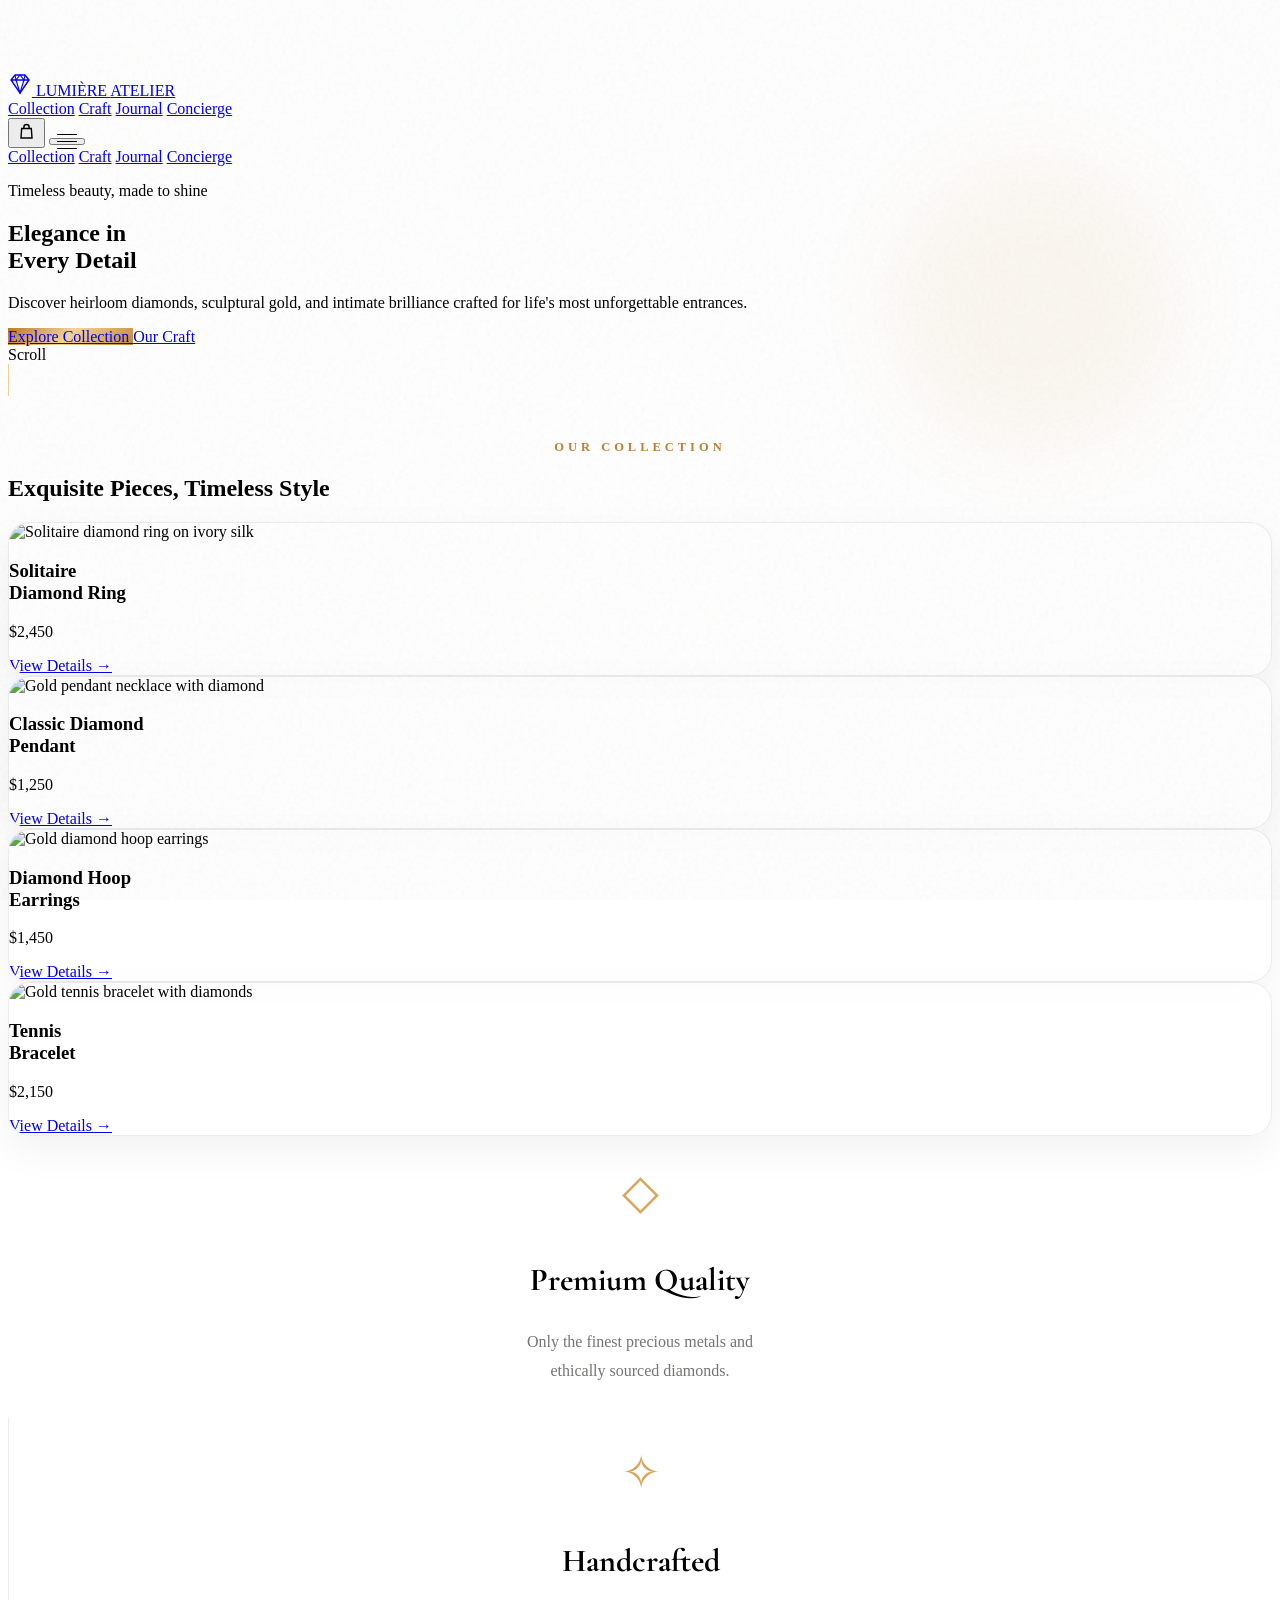
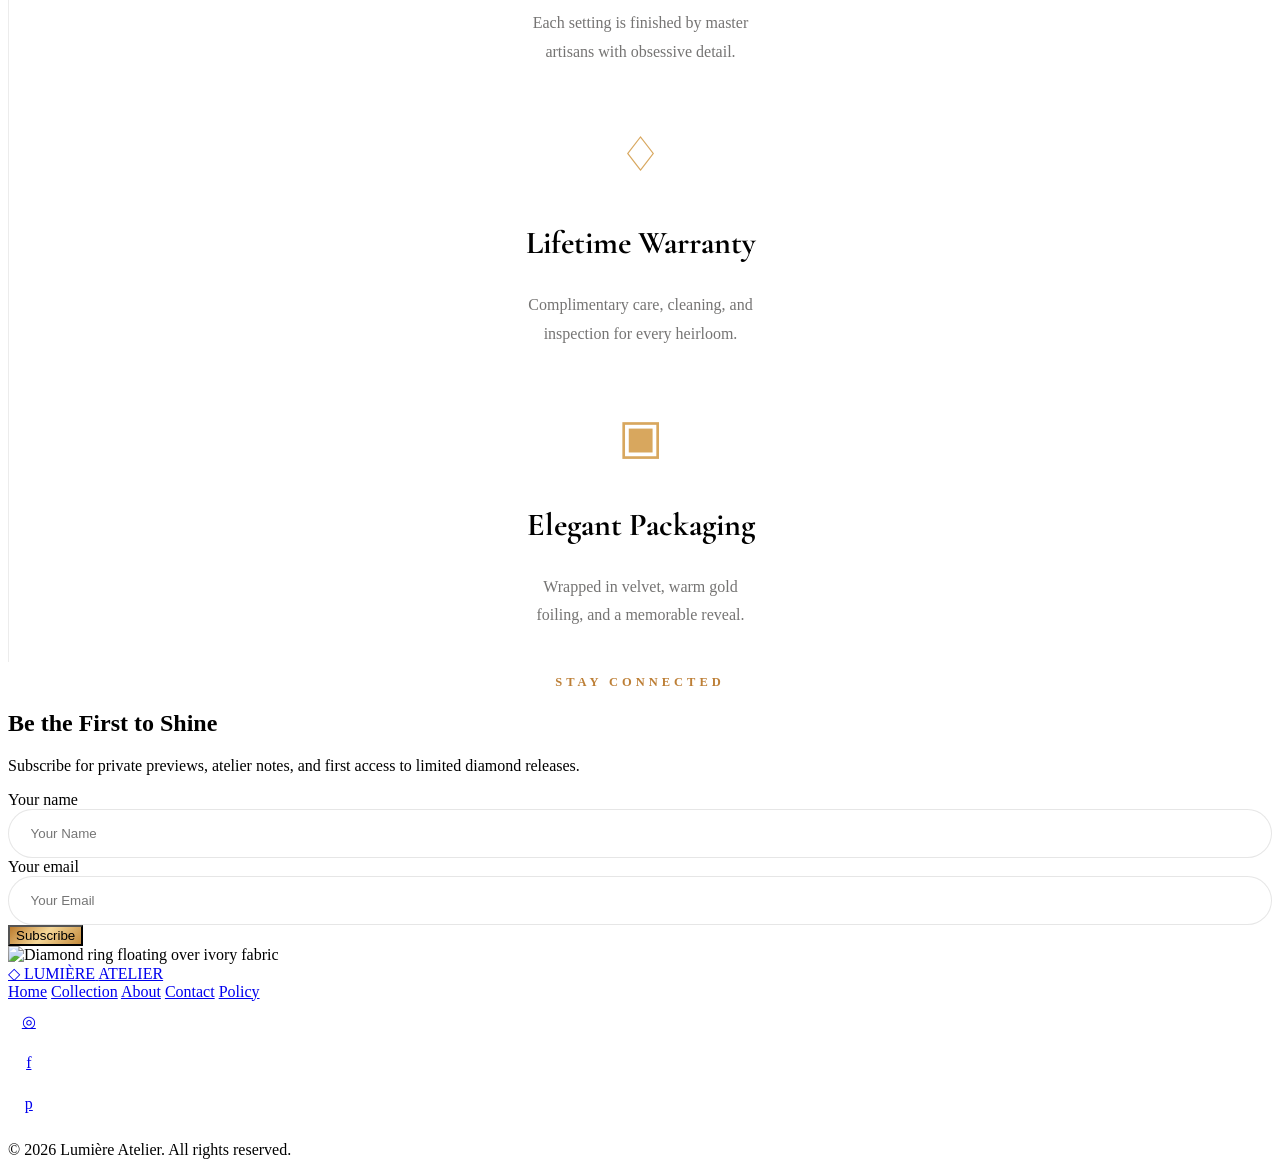
==== index.html @ 6b489ce7 "Create luxury jewelry landing page" ====
<!doctype html>
<html lang="en">
  <head>
    <meta charset="UTF-8" />
    <meta name="viewport" content="width=device-width, initial-scale=1.0" />
    <meta
      name="description"
      content="Lumière Atelier is a luxury jewelry landing page with cinematic imagery, curated collections, and refined concierge details."
    />
    <title>Lumière Atelier | Fine Jewelry</title>
    <link rel="preconnect" href="https://fonts.googleapis.com" />
    <link rel="preconnect" href="https://fonts.gstatic.com" crossorigin />
    <link
      href="https://fonts.googleapis.com/css2?family=Cormorant+Garamond:wght@500;600;700&family=Inter:wght@400;500;600;700&display=swap"
      rel="stylesheet"
    />
    <script src="https://cdn.tailwindcss.com"></script>
    <script>
      tailwind.config = {
        theme: {
          extend: {
            colors: {
              obsidian: '#070605',
              noir: '#11100d',
              champagne: '#d8a75e',
              aureate: '#f1d193',
              ivory: '#fbf7ef',
              porcelain: '#fffdf8',
              smoke: '#928a7e',
            },
            fontFamily: {
              serif: ['Cormorant Garamond', 'serif'],
              sans: ['Inter', 'sans-serif'],
            },
            boxShadow: {
              luxe: '0 28px 80px rgba(9, 7, 4, 0.18)',
              glow: '0 0 44px rgba(216, 167, 94, 0.34)',
            },
          },
        },
      };
    </script>
    <link rel="stylesheet" href="styles.css" />
  </head>
  <body class="bg-ivory font-sans text-noir antialiased">
    <div class="preloader fixed inset-0 z-[100] grid place-items-center bg-obsidian">
      <div class="loader-mark" aria-label="Loading Lumière Atelier"></div>
    </div>

    <div class="cursor-glow pointer-events-none fixed left-0 top-0 z-[90] hidden h-40 w-40 rounded-full md:block"></div>

    <header class="site-header fixed left-0 right-0 top-0 z-50 transition-all duration-500">
      <nav class="mx-auto flex max-w-7xl items-center justify-between px-5 py-5 md:px-8" aria-label="Primary navigation">
        <a href="#home" class="group flex items-center gap-3" aria-label="Lumière Atelier home">
          <span class="logo-gem grid h-11 w-11 place-items-center rounded-full border border-champagne/40 text-champagne">
            <svg width="24" height="24" viewBox="0 0 24 24" fill="none" aria-hidden="true">
              <path d="M3 8h18M7 3h10l4 5-9 13L3 8l4-5Z" stroke="currentColor" stroke-width="1.4"/>
              <path d="M8 8l4 13 4-13M7 3l1 5 4-5 4 5 1-5" stroke="currentColor" stroke-width="1.1"/>
            </svg>
          </span>
          <span class="leading-none text-ivory">
            <span class="block font-serif text-2xl tracking-[0.24em]">LUMIÈRE</span>
            <span class="block text-[0.62rem] font-semibold tracking-[0.58em] text-champagne">ATELIER</span>
          </span>
        </a>

        <div class="hidden items-center gap-10 text-xs font-semibold uppercase tracking-[0.24em] text-ivory/80 md:flex">
          <a class="nav-link" href="#collection">Collection</a>
          <a class="nav-link" href="#craft">Craft</a>
          <a class="nav-link" href="#journal">Journal</a>
          <a class="nav-link" href="#concierge">Concierge</a>
        </div>

        <div class="flex items-center gap-4 text-ivory">
          <button class="bag-button magnetic grid h-11 w-11 place-items-center rounded-full border border-white/15 bg-white/5 transition hover:border-champagne/70 hover:text-champagne" aria-label="Open shopping bag">
            <svg width="21" height="21" viewBox="0 0 24 24" fill="none" aria-hidden="true">
              <path d="M6.5 8.5h11l.8 11H5.7l.8-11Z" stroke="currentColor" stroke-width="1.6"/>
              <path d="M9 8.5V7a3 3 0 0 1 6 0v1.5" stroke="currentColor" stroke-width="1.6" stroke-linecap="round"/>
            </svg>
          </button>
          <button class="menu-button grid h-11 w-11 place-items-center rounded-full border border-white/15 bg-white/5 md:hidden" aria-label="Open menu" aria-expanded="false">
            <span class="hamburger"></span>
          </button>
        </div>
      </nav>

      <div class="mobile-menu pointer-events-none mx-5 -mt-2 rounded-3xl border border-white/10 bg-obsidian/90 p-6 text-ivory opacity-0 shadow-luxe backdrop-blur-2xl transition md:hidden">
        <div class="grid gap-5 text-sm font-semibold uppercase tracking-[0.24em]">
          <a href="#collection">Collection</a>
          <a href="#craft">Craft</a>
          <a href="#journal">Journal</a>
          <a href="#concierge">Concierge</a>
        </div>
      </div>
    </header>

    <main>
      <section id="home" class="hero relative min-h-screen overflow-hidden bg-obsidian text-ivory">
        <div class="hero-image absolute inset-0 scale-105 bg-cover bg-center"></div>
        <div class="absolute inset-0 bg-[radial-gradient(circle_at_72%_42%,rgba(216,167,94,0.22),transparent_28%),linear-gradient(90deg,rgba(7,6,5,0.96)_0%,rgba(7,6,5,0.72)_38%,rgba(7,6,5,0.16)_100%)]"></div>
        <div class="grain absolute inset-0 opacity-35"></div>
        <div class="ambient ambient-one"></div>
        <div class="ambient ambient-two"></div>

        <div class="relative z-10 mx-auto flex min-h-screen max-w-7xl items-center px-5 pb-20 pt-32 md:px-8">
          <div class="max-w-3xl">
            <p class="reveal-text mb-6 text-xs font-bold uppercase tracking-[0.5em] text-champagne md:text-sm">Timeless beauty, made to shine</p>
            <h1 class="reveal-text font-serif text-6xl font-semibold leading-[0.88] tracking-[-0.045em] md:text-8xl lg:text-[9.5rem]">
              Elegance in<br />Every Detail
            </h1>
            <p class="reveal-text mt-7 max-w-xl text-base leading-8 text-ivory/76 md:text-xl">
              Discover heirloom diamonds, sculptural gold, and intimate brilliance crafted for life's most unforgettable entrances.
            </p>
            <div class="reveal-text mt-10 flex flex-col gap-4 sm:flex-row sm:items-center">
              <a href="#collection" class="magnetic shimmer-button inline-flex items-center justify-center rounded-full px-8 py-4 text-sm font-bold uppercase tracking-[0.22em] text-obsidian shadow-glow">
                Explore Collection
              </a>
              <a href="#craft" class="inline-flex items-center gap-3 text-sm font-semibold uppercase tracking-[0.22em] text-ivory/85 transition hover:text-champagne">
                Our Craft <span class="h-px w-12 bg-champagne"></span>
              </a>
            </div>
          </div>
        </div>

        <div class="absolute bottom-8 left-1/2 z-10 hidden -translate-x-1/2 flex-col items-center gap-3 text-[0.65rem] uppercase tracking-[0.35em] text-ivory/55 md:flex">
          Scroll
          <span class="scroll-line"></span>
        </div>
      </section>

      <section id="collection" class="section-reveal relative overflow-hidden bg-porcelain px-5 py-24 md:px-8 md:py-32">
        <div class="mx-auto max-w-7xl">
          <div class="mx-auto mb-14 max-w-3xl text-center">
            <p class="eyebrow">Our Collection</p>
            <h2 class="mt-4 font-serif text-5xl font-semibold tracking-[-0.04em] md:text-7xl">Exquisite Pieces, Timeless Style</h2>
          </div>

          <div class="grid gap-6 sm:grid-cols-2 lg:grid-cols-4">
            <article class="product-card group">
              <div class="overflow-hidden rounded-t-[1.35rem] bg-ivory">
                <img loading="lazy" src="https://images.unsplash.com/photo-1605100804763-247f67b3557e?auto=format&fit=crop&w=900&q=85" alt="Solitaire diamond ring on ivory silk" class="product-image" />
              </div>
              <div class="p-7 text-center">
                <h3 class="font-serif text-3xl leading-8">Solitaire<br />Diamond Ring</h3>
                <p class="mt-4 text-lg font-bold text-champagne">$2,450</p>
                <a href="#concierge" class="mt-6 inline-flex items-center gap-3 text-xs font-bold uppercase tracking-[0.22em] text-noir/70 transition group-hover:text-champagne">View Details <span>→</span></a>
              </div>
            </article>
            <article class="product-card group">
              <div class="overflow-hidden rounded-t-[1.35rem] bg-ivory">
                <img loading="lazy" src="https://images.unsplash.com/photo-1599643478518-a784e5dc4c8f?auto=format&fit=crop&w=900&q=85" alt="Gold pendant necklace with diamond" class="product-image" />
              </div>
              <div class="p-7 text-center">
                <h3 class="font-serif text-3xl leading-8">Classic Diamond<br />Pendant</h3>
                <p class="mt-4 text-lg font-bold text-champagne">$1,250</p>
                <a href="#concierge" class="mt-6 inline-flex items-center gap-3 text-xs font-bold uppercase tracking-[0.22em] text-noir/70 transition group-hover:text-champagne">View Details <span>→</span></a>
              </div>
            </article>
            <article class="product-card group">
              <div class="overflow-hidden rounded-t-[1.35rem] bg-ivory">
                <img loading="lazy" src="https://images.unsplash.com/photo-1611652022419-a9419f74343d?auto=format&fit=crop&w=900&q=85" alt="Gold diamond hoop earrings" class="product-image" />
              </div>
              <div class="p-7 text-center">
                <h3 class="font-serif text-3xl leading-8">Diamond Hoop<br />Earrings</h3>
                <p class="mt-4 text-lg font-bold text-champagne">$1,450</p>
                <a href="#concierge" class="mt-6 inline-flex items-center gap-3 text-xs font-bold uppercase tracking-[0.22em] text-noir/70 transition group-hover:text-champagne">View Details <span>→</span></a>
              </div>
            </article>
            <article class="product-card group">
              <div class="overflow-hidden rounded-t-[1.35rem] bg-ivory">
                <img loading="lazy" src="https://images.unsplash.com/photo-1515562141207-7a88fb7ce338?auto=format&fit=crop&w=900&q=85" alt="Gold tennis bracelet with diamonds" class="product-image" />
              </div>
              <div class="p-7 text-center">
                <h3 class="font-serif text-3xl leading-8">Tennis<br />Bracelet</h3>
                <p class="mt-4 text-lg font-bold text-champagne">$2,150</p>
                <a href="#concierge" class="mt-6 inline-flex items-center gap-3 text-xs font-bold uppercase tracking-[0.22em] text-noir/70 transition group-hover:text-champagne">View Details <span>→</span></a>
              </div>
            </article>
          </div>
        </div>
      </section>

      <section id="craft" class="section-reveal bg-porcelain px-5 pb-24 md:px-8 md:pb-32">
        <div class="mx-auto grid max-w-7xl gap-6 md:grid-cols-4">
          <div class="feature-card">
            <span class="feature-icon">◇</span>
            <h3>Premium Quality</h3>
            <p>Only the finest precious metals and ethically sourced diamonds.</p>
          </div>
          <div class="feature-card">
            <span class="feature-icon">✧</span>
            <h3>Handcrafted</h3>
            <p>Each setting is finished by master artisans with obsessive detail.</p>
          </div>
          <div class="feature-card">
            <span class="feature-icon">♢</span>
            <h3>Lifetime Warranty</h3>
            <p>Complimentary care, cleaning, and inspection for every heirloom.</p>
          </div>
          <div class="feature-card">
            <span class="feature-icon">▣</span>
            <h3>Elegant Packaging</h3>
            <p>Wrapped in velvet, warm gold foiling, and a memorable reveal.</p>
          </div>
        </div>
      </section>

      <section id="journal" class="section-reveal relative overflow-hidden bg-ivory px-5 py-24 md:px-8 md:py-32">
        <div class="newsletter-bg absolute inset-0"></div>
        <div class="mx-auto grid max-w-7xl items-center gap-12 md:grid-cols-[0.95fr_1.05fr]">
          <div class="relative z-10 rounded-[2rem] border border-white/60 bg-white/45 p-6 shadow-luxe backdrop-blur-xl md:p-10">
            <p class="eyebrow text-left">Stay Connected</p>
            <h2 class="mt-4 font-serif text-5xl font-semibold tracking-[-0.04em] md:text-7xl">Be the First to Shine</h2>
            <p class="mt-5 max-w-lg text-lg leading-8 text-noir/62">Subscribe for private previews, atelier notes, and first access to limited diamond releases.</p>
            <form class="mt-9 grid gap-4" aria-label="Newsletter signup">
              <label class="sr-only" for="name">Your name</label>
              <input id="name" type="text" placeholder="Your Name" autocomplete="name" />
              <label class="sr-only" for="email">Your email</label>
              <input id="email" type="email" placeholder="Your Email" autocomplete="email" />
              <button class="magnetic shimmer-button rounded-full px-8 py-4 text-sm font-bold uppercase tracking-[0.22em] text-obsidian" type="submit">Subscribe</button>
            </form>
          </div>
          <div class="relative z-10 min-h-[26rem] overflow-hidden rounded-[2.5rem] shadow-luxe">
            <img loading="lazy" src="https://images.unsplash.com/photo-1602751584552-8ba73aad10e1?auto=format&fit=crop&w=1200&q=85" alt="Diamond ring floating over ivory fabric" class="floating-jewel h-full min-h-[26rem] w-full object-cover" />
            <div class="absolute inset-0 bg-[radial-gradient(circle_at_44%_44%,transparent_0%,rgba(251,247,239,0.1)_38%,rgba(17,16,13,0.18)_100%)]"></div>
          </div>
        </div>
      </section>
    </main>

    <footer id="concierge" class="bg-obsidian px-5 py-14 text-ivory md:px-8">
      <div class="mx-auto max-w-7xl">
        <div class="flex flex-col gap-10 border-b border-white/10 pb-10 md:flex-row md:items-center md:justify-between">
          <a href="#home" class="flex items-center gap-3">
            <span class="text-3xl text-champagne">◇</span>
            <span>
              <span class="block font-serif text-3xl tracking-[0.24em]">LUMIÈRE</span>
              <span class="block text-[0.62rem] font-semibold tracking-[0.58em] text-champagne">ATELIER</span>
            </span>
          </a>
          <div class="flex flex-wrap gap-7 text-xs font-semibold uppercase tracking-[0.22em] text-ivory/62">
            <a class="transition hover:text-champagne" href="#home">Home</a>
            <a class="transition hover:text-champagne" href="#collection">Collection</a>
            <a class="transition hover:text-champagne" href="#craft">About</a>
            <a class="transition hover:text-champagne" href="mailto:concierge@lumiere.example">Contact</a>
            <a class="transition hover:text-champagne" href="#">Policy</a>
          </div>
          <div class="flex gap-4 text-ivory/70">
            <a class="social-link" href="#" aria-label="Instagram">◎</a>
            <a class="social-link" href="#" aria-label="Facebook">f</a>
            <a class="social-link" href="#" aria-label="Pinterest">p</a>
          </div>
        </div>
        <p class="pt-8 text-center text-sm text-ivory/48">© 2026 Lumière Atelier. All rights reserved.</p>
      </div>
    </footer>

    <script src="https://cdnjs.cloudflare.com/ajax/libs/gsap/3.12.5/gsap.min.js" defer></script>
    <script src="https://cdnjs.cloudflare.com/ajax/libs/gsap/3.12.5/ScrollTrigger.min.js" defer></script>
    <script src="script.js" defer></script>
  </body>
</html>
---- styles.css ----
:root {
  color-scheme: light;
  --gold: #d8a75e;
  --gold-light: #f1d193;
  --obsidian: #070605;
}

* {
  box-sizing: border-box;
}

html {
  scroll-behavior: smooth;
}

body {
  overflow-x: hidden;
}

body::before {
  content: '';
  position: fixed;
  inset: 0;
  z-index: 80;
  pointer-events: none;
  background-image: radial-gradient(circle at center, transparent 0, rgba(7, 6, 5, 0.02) 100%),
    url("data:image/svg+xml,%3Csvg viewBox='0 0 240 240' xmlns='http://www.w3.org/2000/svg'%3E%3Cfilter id='n'%3E%3CfeTurbulence type='fractalNoise' baseFrequency='.9' numOctaves='3' stitchTiles='stitch'/%3E%3C/filter%3E%3Crect width='100%25' height='100%25' filter='url(%23n)' opacity='.35'/%3E%3C/svg%3E");
  opacity: 0.18;
  mix-blend-mode: multiply;
}

.preloader {
  transition: opacity 0.7s ease, visibility 0.7s ease;
}

.preloader.is-hidden {
  opacity: 0;
  visibility: hidden;
}

.loader-mark {
  width: 64px;
  height: 64px;
  border: 1px solid rgba(216, 167, 94, 0.35);
  border-top-color: var(--gold-light);
  border-radius: 999px;
  animation: spin 1.15s cubic-bezier(0.76, 0, 0.24, 1) infinite;
  box-shadow: 0 0 44px rgba(216, 167, 94, 0.26);
}

@keyframes spin {
  to {
    transform: rotate(360deg);
  }
}

.cursor-glow {
  background: radial-gradient(circle, rgba(216, 167, 94, 0.24), rgba(216, 167, 94, 0) 68%);
  filter: blur(4px);
  transform: translate3d(-50%, -50%, 0);
  mix-blend-mode: screen;
}

.site-header.is-scrolled {
  background: rgba(7, 6, 5, 0.56);
  border-bottom: 1px solid rgba(255, 255, 255, 0.08);
  box-shadow: 0 18px 60px rgba(0, 0, 0, 0.18);
  backdrop-filter: blur(22px);
}

.nav-link {
  position: relative;
  padding: 0.5rem 0;
  transition: color 0.35s ease;
}

.nav-link::after {
  content: '';
  position: absolute;
  left: 0;
  bottom: 0;
  width: 100%;
  height: 1px;
  background: linear-gradient(90deg, transparent, var(--gold-light), transparent);
  transform: scaleX(0);
  transform-origin: center;
  transition: transform 0.45s cubic-bezier(0.22, 1, 0.36, 1);
}

.nav-link:hover {
  color: var(--gold-light);
}

.nav-link:hover::after {
  transform: scaleX(1);
}

.hamburger,
.hamburger::before,
.hamburger::after {
  display: block;
  width: 20px;
  height: 1.5px;
  background: currentColor;
  border-radius: 999px;
  transition: transform 0.35s ease, opacity 0.35s ease;
}

.hamburger {
  position: relative;
}

.hamburger::before,
.hamburger::after {
  content: '';
  position: absolute;
  left: 0;
}

.hamburger::before {
  transform: translateY(-7px);
}

.hamburger::after {
  transform: translateY(7px);
}

.menu-button.is-open .hamburger {
  background: transparent;
}

.menu-button.is-open .hamburger::before {
  transform: rotate(45deg);
}

.menu-button.is-open .hamburger::after {
  transform: rotate(-45deg);
}

.mobile-menu.is-open {
  pointer-events: auto;
  opacity: 1;
  transform: translateY(0.5rem);
}

.hero-image {
  background-image: url('https://images.unsplash.com/photo-1512316609839-ce289d3eba0a?auto=format&fit=crop&w=2200&q=88');
  transform-origin: center;
  animation: heroZoom 18s ease-in-out infinite alternate;
}

@keyframes heroZoom {
  from {
    transform: scale(1.04);
  }
  to {
    transform: scale(1.12);
  }
}

.grain {
  background-image: url("data:image/svg+xml,%3Csvg viewBox='0 0 300 300' xmlns='http://www.w3.org/2000/svg'%3E%3Cfilter id='grain'%3E%3CfeTurbulence baseFrequency='.72' numOctaves='4'/%3E%3C/filter%3E%3Crect width='100%25' height='100%25' filter='url(%23grain)' opacity='.45'/%3E%3C/svg%3E");
  mix-blend-mode: soft-light;
}

.ambient {
  position: absolute;
  border-radius: 999px;
  filter: blur(42px);
  opacity: 0.46;
  pointer-events: none;
}

.ambient-one {
  right: 8%;
  top: 18%;
  width: 18rem;
  height: 18rem;
  background: rgba(216, 167, 94, 0.2);
}

.ambient-two {
  left: -8rem;
  bottom: 8rem;
  width: 20rem;
  height: 20rem;
  background: rgba(255, 255, 255, 0.08);
}

.shimmer-button {
  position: relative;
  overflow: hidden;
  background: linear-gradient(135deg, #bb7b2d, #f4d697 48%, #c48b3d);
}

.shimmer-button::after {
  content: '';
  position: absolute;
  inset: -80% -30%;
  background: linear-gradient(110deg, transparent 35%, rgba(255, 255, 255, 0.58) 50%, transparent 65%);
  transform: translateX(-70%) rotate(8deg);
  animation: shimmer 3.4s ease-in-out infinite;
}

@keyframes shimmer {
  0%, 55% {
    transform: translateX(-80%) rotate(8deg);
  }
  100% {
    transform: translateX(80%) rotate(8deg);
  }
}

.scroll-line {
  display: block;
  width: 1px;
  height: 64px;
  overflow: hidden;
  background: rgba(255, 255, 255, 0.2);
}

.scroll-line::after {
  content: '';
  display: block;
  width: 100%;
  height: 50%;
  background: var(--gold-light);
  animation: scrollLine 1.8s ease-in-out infinite;
}

@keyframes scrollLine {
  from {
    transform: translateY(-100%);
  }
  to {
    transform: translateY(220%);
  }
}

.eyebrow {
  text-align: center;
  font-size: 0.78rem;
  font-weight: 800;
  letter-spacing: 0.32em;
  text-transform: uppercase;
  color: #bd7f36;
}

.product-card {
  border: 1px solid rgba(17, 16, 13, 0.08);
  border-radius: 1.35rem;
  background: rgba(255, 255, 255, 0.78);
  box-shadow: 0 14px 40px rgba(17, 16, 13, 0.055);
  overflow: hidden;
  transition: transform 0.55s cubic-bezier(0.22, 1, 0.36, 1), border-color 0.55s ease, box-shadow 0.55s ease;
}

.product-card:hover {
  transform: translateY(-12px);
  border-color: rgba(216, 167, 94, 0.52);
  box-shadow: 0 28px 70px rgba(17, 16, 13, 0.12), 0 0 34px rgba(216, 167, 94, 0.2);
}

.product-image {
  aspect-ratio: 1 / 1.1;
  width: 100%;
  object-fit: cover;
  transition: transform 0.8s cubic-bezier(0.22, 1, 0.36, 1), filter 0.8s ease;
}

.product-card:hover .product-image {
  transform: scale(1.08);
  filter: saturate(1.05) contrast(1.04);
}

.feature-card {
  border-left: 1px solid rgba(17, 16, 13, 0.08);
  padding: 2rem;
  text-align: center;
}

.feature-card:first-child {
  border-left: 0;
}

.feature-icon {
  display: inline-grid;
  place-items: center;
  margin-bottom: 1rem;
  color: var(--gold);
  font-size: 3rem;
  line-height: 1;
}

.feature-card h3 {
  font-family: 'Cormorant Garamond', serif;
  font-size: 2rem;
  line-height: 1;
}

.feature-card p {
  margin: 1rem auto 0;
  max-width: 15rem;
  color: rgba(17, 16, 13, 0.58);
  line-height: 1.8;
}

.newsletter-bg {
  background:
    radial-gradient(circle at 72% 52%, rgba(216, 167, 94, 0.23), transparent 27%),
    linear-gradient(120deg, rgba(255, 255, 255, 0.6), rgba(240, 222, 190, 0.58)),
    url('https://images.unsplash.com/photo-1616698790062-91f173a68c90?auto=format&fit=crop&w=1800&q=80');
  background-size: cover;
  background-position: center;
  opacity: 0.72;
}

input {
  width: 100%;
  border-radius: 999px;
  border: 1px solid rgba(17, 16, 13, 0.1);
  background: rgba(255, 255, 255, 0.8);
  padding: 1rem 1.35rem;
  color: var(--obsidian);
  outline: none;
  box-shadow: inset 0 1px 0 rgba(255, 255, 255, 0.7);
  transition: border-color 0.35s ease, box-shadow 0.35s ease, background 0.35s ease;
}

input:focus {
  border-color: rgba(216, 167, 94, 0.7);
  background: rgba(255, 255, 255, 0.96);
  box-shadow: 0 0 0 4px rgba(216, 167, 94, 0.14);
}

.floating-jewel {
  animation: floatJewel 5.8s ease-in-out infinite alternate;
}

@keyframes floatJewel {
  from {
    transform: scale(1.04) translate3d(0, -8px, 0);
  }
  to {
    transform: scale(1.08) translate3d(0, 10px, 0);
  }
}

.social-link {
  display: grid;
  width: 2.6rem;
  height: 2.6rem;
  place-items: center;
  border: 1px solid rgba(255, 255, 255, 0.1);
  border-radius: 999px;
  transition: border-color 0.35s ease, color 0.35s ease, transform 0.35s ease;
}

.social-link:hover {
  color: var(--gold-light);
  border-color: rgba(216, 167, 94, 0.55);
  transform: translateY(-3px);
}

@media (max-width: 767px) {
  .feature-card,
  .feature-card:first-child {
    border-left: 0;
    border-top: 1px solid rgba(17, 16, 13, 0.08);
  }

  .feature-card:first-child {
    border-top: 0;
  }

  .hero-image {
    background-position: 64% center;
  }
}

@media (prefers-reduced-motion: reduce) {
  *,
  *::before,
  *::after {
    animation-duration: 0.01ms !important;
    animation-iteration-count: 1 !important;
    scroll-behavior: auto !important;
    transition-duration: 0.01ms !important;
  }
}
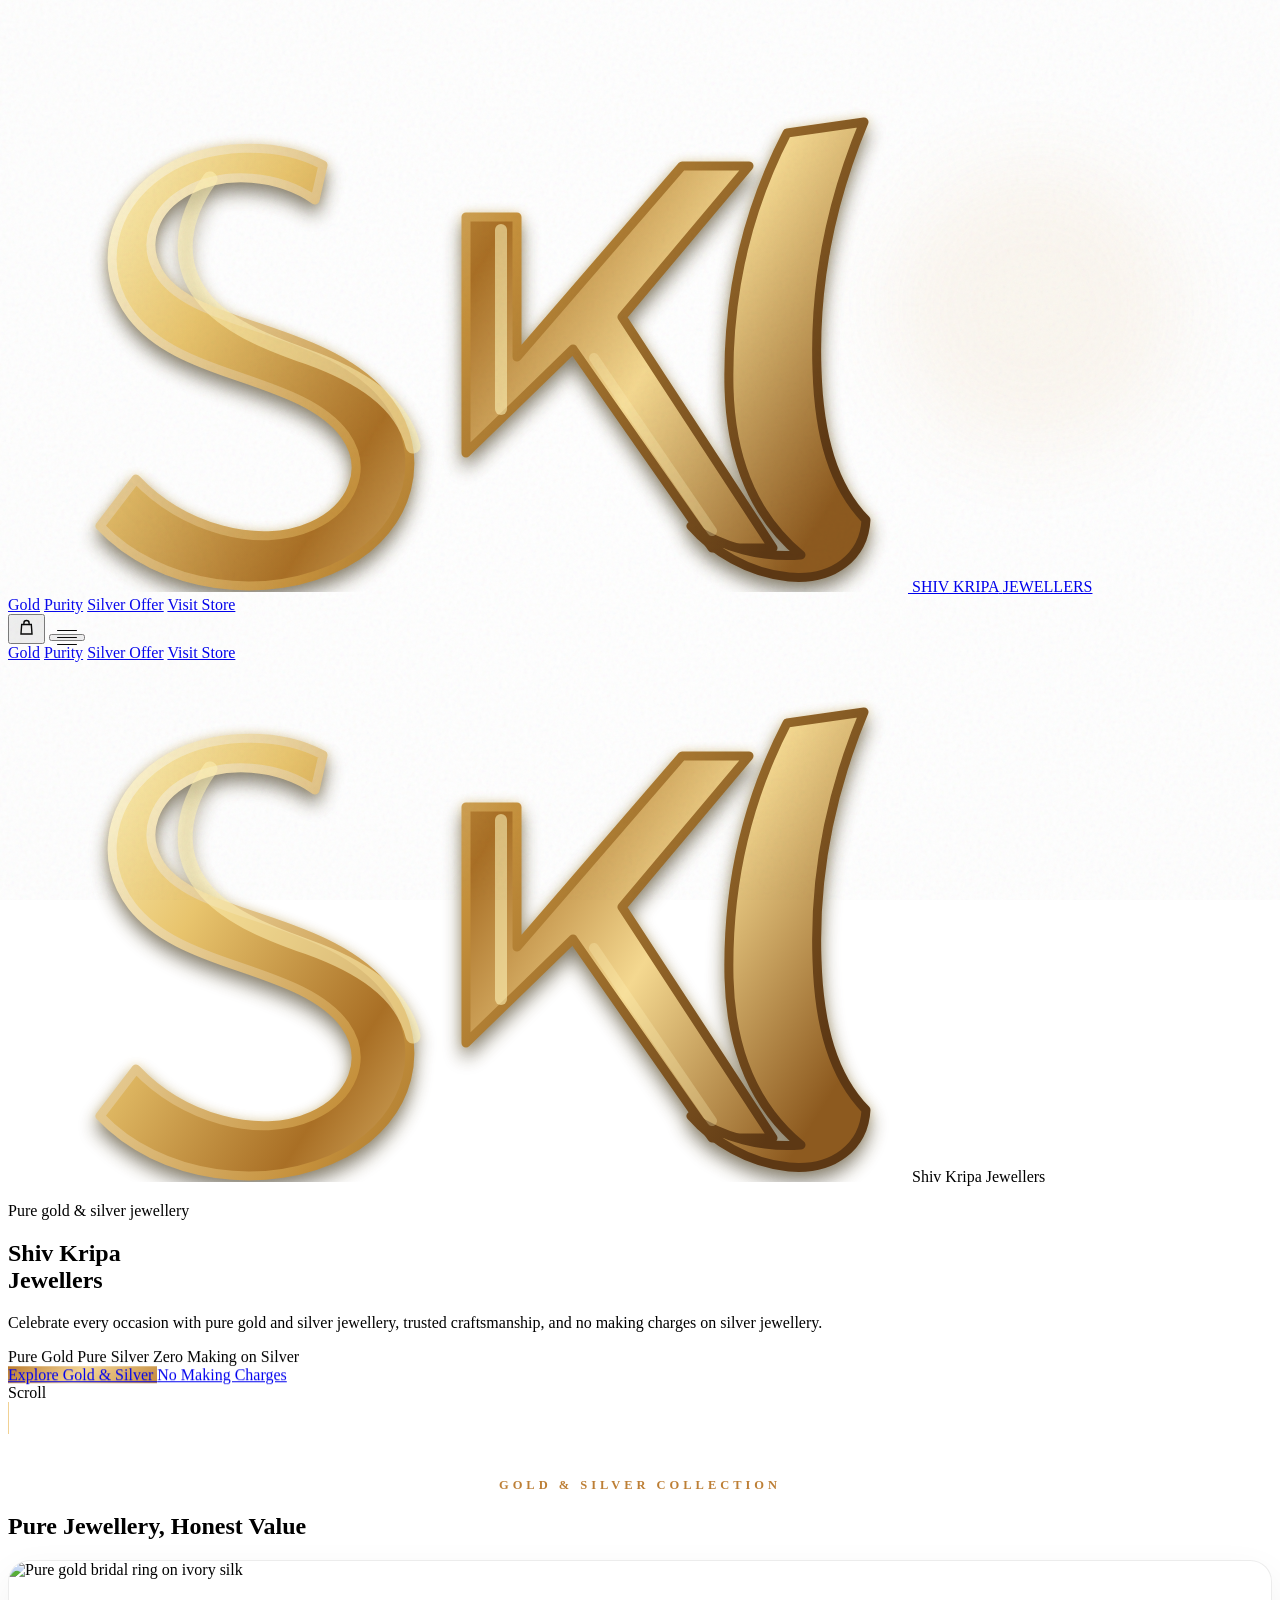
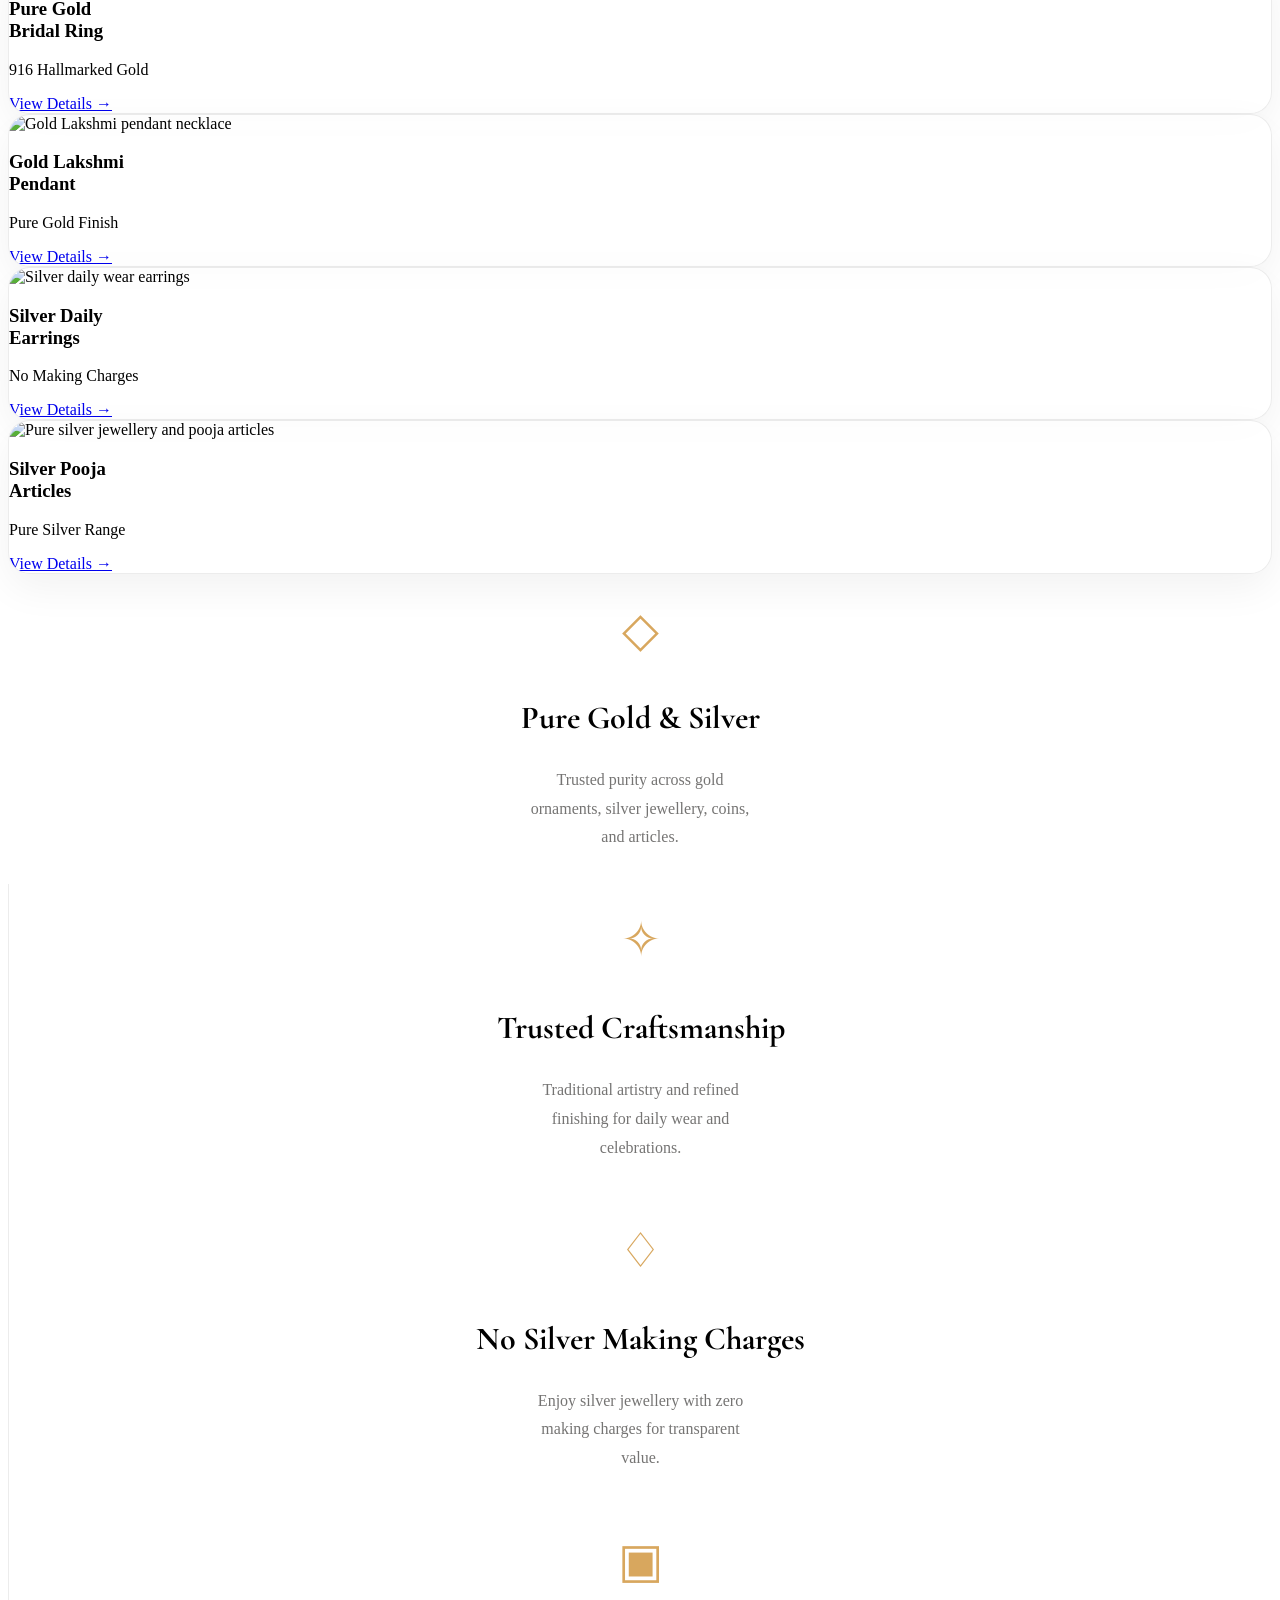
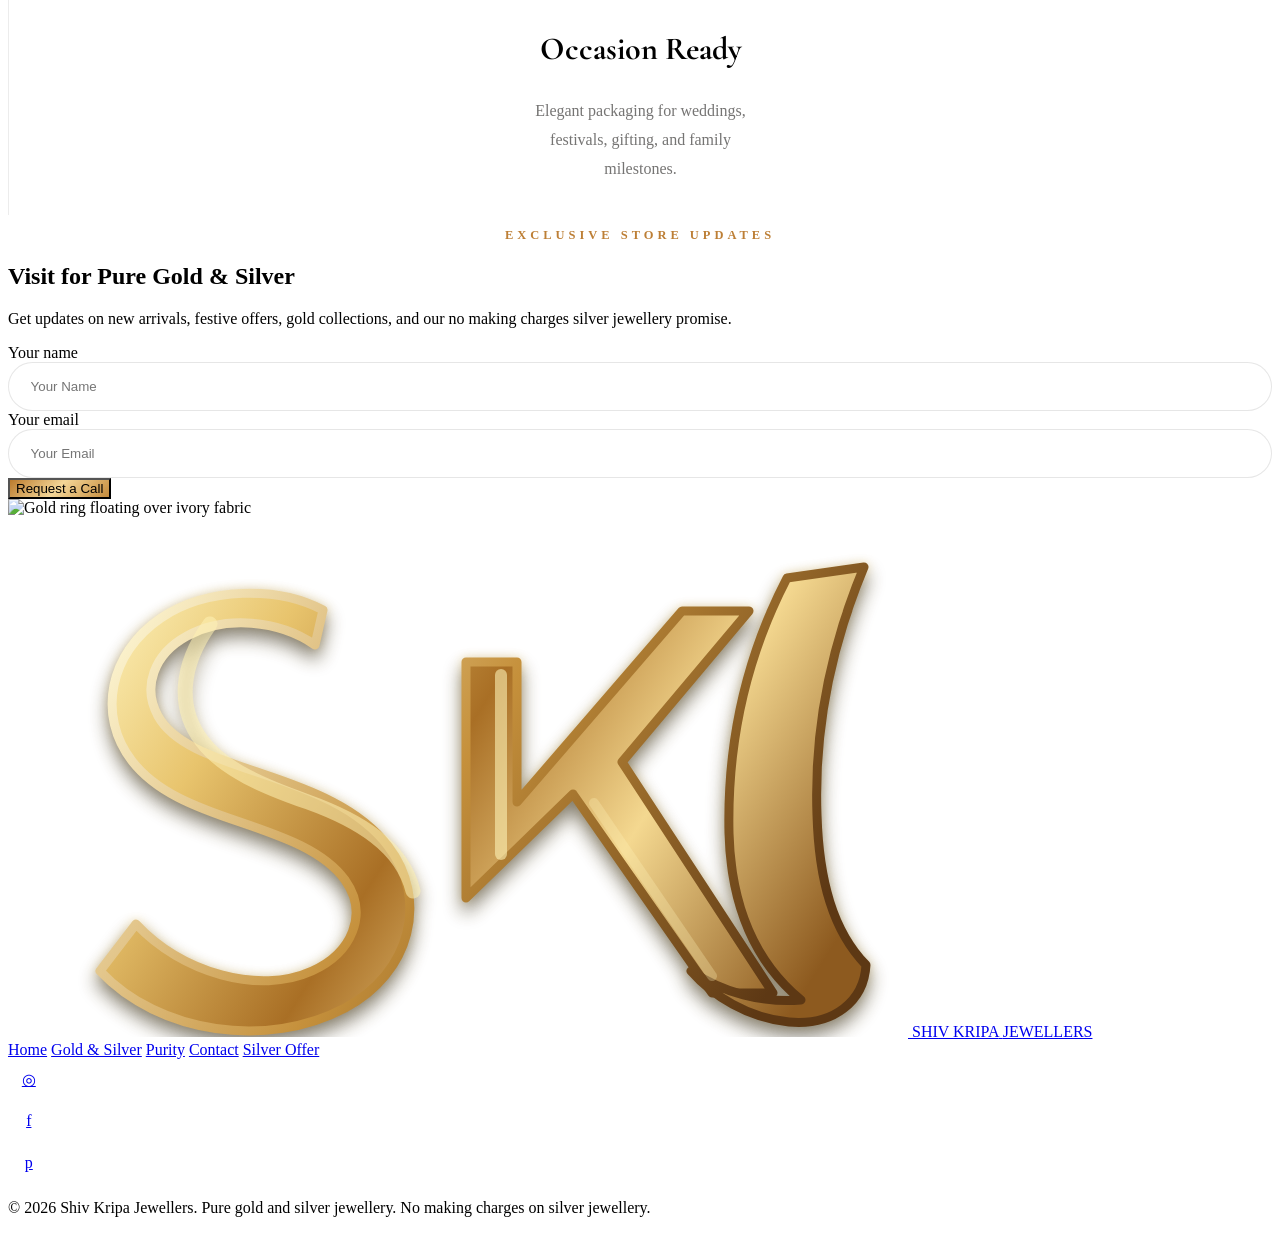
==== commit f7dc6d7e: "Rebrand jewelry site for Shiv Kripa Jewellers" ====
--- a/index.html
+++ b/index.html
@@ -5,9 +5,9 @@
     <meta name="viewport" content="width=device-width, initial-scale=1.0" />
     <meta
       name="description"
-      content="Lumière Atelier is a luxury jewelry landing page with cinematic imagery, curated collections, and refined concierge details."
+      content="Shiv Kripa Jewellers is a premium pure gold and silver jewellery store with no making charges on silver jewellery."
     />
-    <title>Lumière Atelier | Fine Jewelry</title>
+    <title>Shiv Kripa Jewellers | Pure Gold & Silver Jewellery</title>
     <link rel="preconnect" href="https://fonts.googleapis.com" />
     <link rel="preconnect" href="https://fonts.gstatic.com" crossorigin />
     <link
@@ -44,31 +44,28 @@
   </head>
   <body class="bg-ivory font-sans text-noir antialiased">
     <div class="preloader fixed inset-0 z-[100] grid place-items-center bg-obsidian">
-      <div class="loader-mark" aria-label="Loading Lumière Atelier"></div>
+      <div class="loader-mark" aria-label="Loading Shiv Kripa Jewellers"></div>
     </div>
 
     <div class="cursor-glow pointer-events-none fixed left-0 top-0 z-[90] hidden h-40 w-40 rounded-full md:block"></div>
 
     <header class="site-header fixed left-0 right-0 top-0 z-50 transition-all duration-500">
       <nav class="mx-auto flex max-w-7xl items-center justify-between px-5 py-5 md:px-8" aria-label="Primary navigation">
-        <a href="#home" class="group flex items-center gap-3" aria-label="Lumière Atelier home">
-          <span class="logo-gem grid h-11 w-11 place-items-center rounded-full border border-champagne/40 text-champagne">
-            <svg width="24" height="24" viewBox="0 0 24 24" fill="none" aria-hidden="true">
-              <path d="M3 8h18M7 3h10l4 5-9 13L3 8l4-5Z" stroke="currentColor" stroke-width="1.4"/>
-              <path d="M8 8l4 13 4-13M7 3l1 5 4-5 4 5 1-5" stroke="currentColor" stroke-width="1.1"/>
-            </svg>
+        <a href="#home" class="group flex items-center gap-3" aria-label="Shiv Kripa Jewellers home">
+          <span class="logo-frame grid h-14 w-20 place-items-center rounded-full border border-champagne/35 bg-black/45 shadow-glow">
+            <img src="assets/logo-skj.svg" alt="SKJ logo" class="h-11 w-16 object-contain" />
           </span>
           <span class="leading-none text-ivory">
-            <span class="block font-serif text-2xl tracking-[0.24em]">LUMIÈRE</span>
-            <span class="block text-[0.62rem] font-semibold tracking-[0.58em] text-champagne">ATELIER</span>
+            <span class="block font-serif text-xl tracking-[0.18em] md:text-2xl">SHIV KRIPA</span>
+            <span class="block text-[0.58rem] font-semibold tracking-[0.42em] text-champagne md:text-[0.62rem]">JEWELLERS</span>
           </span>
         </a>
 
         <div class="hidden items-center gap-10 text-xs font-semibold uppercase tracking-[0.24em] text-ivory/80 md:flex">
-          <a class="nav-link" href="#collection">Collection</a>
-          <a class="nav-link" href="#craft">Craft</a>
-          <a class="nav-link" href="#journal">Journal</a>
-          <a class="nav-link" href="#concierge">Concierge</a>
+          <a class="nav-link" href="#collection">Gold</a>
+          <a class="nav-link" href="#craft">Purity</a>
+          <a class="nav-link" href="#journal">Silver Offer</a>
+          <a class="nav-link" href="#concierge">Visit Store</a>
         </div>
 
         <div class="flex items-center gap-4 text-ivory">
@@ -86,10 +83,10 @@
 
       <div class="mobile-menu pointer-events-none mx-5 -mt-2 rounded-3xl border border-white/10 bg-obsidian/90 p-6 text-ivory opacity-0 shadow-luxe backdrop-blur-2xl transition md:hidden">
         <div class="grid gap-5 text-sm font-semibold uppercase tracking-[0.24em]">
-          <a href="#collection">Collection</a>
-          <a href="#craft">Craft</a>
-          <a href="#journal">Journal</a>
-          <a href="#concierge">Concierge</a>
+          <a href="#collection">Gold</a>
+          <a href="#craft">Purity</a>
+          <a href="#journal">Silver Offer</a>
+          <a href="#concierge">Visit Store</a>
         </div>
       </div>
     </header>
@@ -104,19 +101,28 @@
 
         <div class="relative z-10 mx-auto flex min-h-screen max-w-7xl items-center px-5 pb-20 pt-32 md:px-8">
           <div class="max-w-3xl">
-            <p class="reveal-text mb-6 text-xs font-bold uppercase tracking-[0.5em] text-champagne md:text-sm">Timeless beauty, made to shine</p>
+            <div class="reveal-text mb-7 inline-flex items-center gap-4 rounded-full border border-champagne/30 bg-black/35 px-5 py-3 shadow-glow backdrop-blur-xl">
+              <img src="assets/logo-skj.svg" alt="SKJ monogram logo" class="h-14 w-20 object-contain" />
+              <span class="text-[0.62rem] font-bold uppercase tracking-[0.35em] text-champagne">Shiv Kripa Jewellers</span>
+            </div>
+            <p class="reveal-text mb-6 text-xs font-bold uppercase tracking-[0.5em] text-champagne md:text-sm">Pure gold & silver jewellery</p>
             <h1 class="reveal-text font-serif text-6xl font-semibold leading-[0.88] tracking-[-0.045em] md:text-8xl lg:text-[9.5rem]">
-              Elegance in<br />Every Detail
+              Shiv Kripa<br />Jewellers
             </h1>
             <p class="reveal-text mt-7 max-w-xl text-base leading-8 text-ivory/76 md:text-xl">
-              Discover heirloom diamonds, sculptural gold, and intimate brilliance crafted for life's most unforgettable entrances.
+              Celebrate every occasion with pure gold and silver jewellery, trusted craftsmanship, and no making charges on silver jewellery.
             </p>
+            <div class="reveal-text mt-6 flex flex-wrap gap-3 text-xs font-bold uppercase tracking-[0.22em] text-ivory/85">
+              <span class="rounded-full border border-champagne/35 bg-champagne/10 px-4 py-2">Pure Gold</span>
+              <span class="rounded-full border border-white/15 bg-white/10 px-4 py-2">Pure Silver</span>
+              <span class="rounded-full border border-champagne/45 bg-champagne/15 px-4 py-2 text-champagne">Zero Making on Silver</span>
+            </div>
             <div class="reveal-text mt-10 flex flex-col gap-4 sm:flex-row sm:items-center">
               <a href="#collection" class="magnetic shimmer-button inline-flex items-center justify-center rounded-full px-8 py-4 text-sm font-bold uppercase tracking-[0.22em] text-obsidian shadow-glow">
-                Explore Collection
+                Explore Gold & Silver
               </a>
               <a href="#craft" class="inline-flex items-center gap-3 text-sm font-semibold uppercase tracking-[0.22em] text-ivory/85 transition hover:text-champagne">
-                Our Craft <span class="h-px w-12 bg-champagne"></span>
+                No Making Charges <span class="h-px w-12 bg-champagne"></span>
               </a>
             </div>
           </div>
@@ -131,48 +137,48 @@
       <section id="collection" class="section-reveal relative overflow-hidden bg-porcelain px-5 py-24 md:px-8 md:py-32">
         <div class="mx-auto max-w-7xl">
           <div class="mx-auto mb-14 max-w-3xl text-center">
-            <p class="eyebrow">Our Collection</p>
-            <h2 class="mt-4 font-serif text-5xl font-semibold tracking-[-0.04em] md:text-7xl">Exquisite Pieces, Timeless Style</h2>
+            <p class="eyebrow">Gold & Silver Collection</p>
+            <h2 class="mt-4 font-serif text-5xl font-semibold tracking-[-0.04em] md:text-7xl">Pure Jewellery, Honest Value</h2>
           </div>
 
           <div class="grid gap-6 sm:grid-cols-2 lg:grid-cols-4">
             <article class="product-card group">
               <div class="overflow-hidden rounded-t-[1.35rem] bg-ivory">
-                <img loading="lazy" src="https://images.unsplash.com/photo-1605100804763-247f67b3557e?auto=format&fit=crop&w=900&q=85" alt="Solitaire diamond ring on ivory silk" class="product-image" />
-              </div>
-              <div class="p-7 text-center">
-                <h3 class="font-serif text-3xl leading-8">Solitaire<br />Diamond Ring</h3>
-                <p class="mt-4 text-lg font-bold text-champagne">$2,450</p>
-                <a href="#concierge" class="mt-6 inline-flex items-center gap-3 text-xs font-bold uppercase tracking-[0.22em] text-noir/70 transition group-hover:text-champagne">View Details <span>→</span></a>
-              </div>
-            </article>
-            <article class="product-card group">
-              <div class="overflow-hidden rounded-t-[1.35rem] bg-ivory">
-                <img loading="lazy" src="https://images.unsplash.com/photo-1599643478518-a784e5dc4c8f?auto=format&fit=crop&w=900&q=85" alt="Gold pendant necklace with diamond" class="product-image" />
-              </div>
-              <div class="p-7 text-center">
-                <h3 class="font-serif text-3xl leading-8">Classic Diamond<br />Pendant</h3>
-                <p class="mt-4 text-lg font-bold text-champagne">$1,250</p>
-                <a href="#concierge" class="mt-6 inline-flex items-center gap-3 text-xs font-bold uppercase tracking-[0.22em] text-noir/70 transition group-hover:text-champagne">View Details <span>→</span></a>
-              </div>
-            </article>
-            <article class="product-card group">
-              <div class="overflow-hidden rounded-t-[1.35rem] bg-ivory">
-                <img loading="lazy" src="https://images.unsplash.com/photo-1611652022419-a9419f74343d?auto=format&fit=crop&w=900&q=85" alt="Gold diamond hoop earrings" class="product-image" />
-              </div>
-              <div class="p-7 text-center">
-                <h3 class="font-serif text-3xl leading-8">Diamond Hoop<br />Earrings</h3>
-                <p class="mt-4 text-lg font-bold text-champagne">$1,450</p>
-                <a href="#concierge" class="mt-6 inline-flex items-center gap-3 text-xs font-bold uppercase tracking-[0.22em] text-noir/70 transition group-hover:text-champagne">View Details <span>→</span></a>
-              </div>
-            </article>
-            <article class="product-card group">
-              <div class="overflow-hidden rounded-t-[1.35rem] bg-ivory">
-                <img loading="lazy" src="https://images.unsplash.com/photo-1515562141207-7a88fb7ce338?auto=format&fit=crop&w=900&q=85" alt="Gold tennis bracelet with diamonds" class="product-image" />
-              </div>
-              <div class="p-7 text-center">
-                <h3 class="font-serif text-3xl leading-8">Tennis<br />Bracelet</h3>
-                <p class="mt-4 text-lg font-bold text-champagne">$2,150</p>
+                <img loading="lazy" src="https://images.unsplash.com/photo-1605100804763-247f67b3557e?auto=format&fit=crop&w=900&q=85" alt="Pure gold bridal ring on ivory silk" class="product-image" />
+              </div>
+              <div class="p-7 text-center">
+                <h3 class="font-serif text-3xl leading-8">Pure Gold<br />Bridal Ring</h3>
+                <p class="mt-4 text-lg font-bold text-champagne">916 Hallmarked Gold</p>
+                <a href="#concierge" class="mt-6 inline-flex items-center gap-3 text-xs font-bold uppercase tracking-[0.22em] text-noir/70 transition group-hover:text-champagne">View Details <span>→</span></a>
+              </div>
+            </article>
+            <article class="product-card group">
+              <div class="overflow-hidden rounded-t-[1.35rem] bg-ivory">
+                <img loading="lazy" src="https://images.unsplash.com/photo-1599643478518-a784e5dc4c8f?auto=format&fit=crop&w=900&q=85" alt="Gold Lakshmi pendant necklace" class="product-image" />
+              </div>
+              <div class="p-7 text-center">
+                <h3 class="font-serif text-3xl leading-8">Gold Lakshmi<br />Pendant</h3>
+                <p class="mt-4 text-lg font-bold text-champagne">Pure Gold Finish</p>
+                <a href="#concierge" class="mt-6 inline-flex items-center gap-3 text-xs font-bold uppercase tracking-[0.22em] text-noir/70 transition group-hover:text-champagne">View Details <span>→</span></a>
+              </div>
+            </article>
+            <article class="product-card group">
+              <div class="overflow-hidden rounded-t-[1.35rem] bg-ivory">
+                <img loading="lazy" src="https://images.unsplash.com/photo-1611652022419-a9419f74343d?auto=format&fit=crop&w=900&q=85" alt="Silver daily wear earrings" class="product-image" />
+              </div>
+              <div class="p-7 text-center">
+                <h3 class="font-serif text-3xl leading-8">Silver Daily<br />Earrings</h3>
+                <p class="mt-4 text-lg font-bold text-champagne">No Making Charges</p>
+                <a href="#concierge" class="mt-6 inline-flex items-center gap-3 text-xs font-bold uppercase tracking-[0.22em] text-noir/70 transition group-hover:text-champagne">View Details <span>→</span></a>
+              </div>
+            </article>
+            <article class="product-card group">
+              <div class="overflow-hidden rounded-t-[1.35rem] bg-ivory">
+                <img loading="lazy" src="https://images.unsplash.com/photo-1515562141207-7a88fb7ce338?auto=format&fit=crop&w=900&q=85" alt="Pure silver jewellery and pooja articles" class="product-image" />
+              </div>
+              <div class="p-7 text-center">
+                <h3 class="font-serif text-3xl leading-8">Silver Pooja<br />Articles</h3>
+                <p class="mt-4 text-lg font-bold text-champagne">Pure Silver Range</p>
                 <a href="#concierge" class="mt-6 inline-flex items-center gap-3 text-xs font-bold uppercase tracking-[0.22em] text-noir/70 transition group-hover:text-champagne">View Details <span>→</span></a>
               </div>
             </article>
@@ -184,23 +190,23 @@
         <div class="mx-auto grid max-w-7xl gap-6 md:grid-cols-4">
           <div class="feature-card">
             <span class="feature-icon">◇</span>
-            <h3>Premium Quality</h3>
-            <p>Only the finest precious metals and ethically sourced diamonds.</p>
+            <h3>Pure Gold & Silver</h3>
+            <p>Trusted purity across gold ornaments, silver jewellery, coins, and articles.</p>
           </div>
           <div class="feature-card">
             <span class="feature-icon">✧</span>
-            <h3>Handcrafted</h3>
-            <p>Each setting is finished by master artisans with obsessive detail.</p>
+            <h3>Trusted Craftsmanship</h3>
+            <p>Traditional artistry and refined finishing for daily wear and celebrations.</p>
           </div>
           <div class="feature-card">
             <span class="feature-icon">♢</span>
-            <h3>Lifetime Warranty</h3>
-            <p>Complimentary care, cleaning, and inspection for every heirloom.</p>
+            <h3>No Silver Making Charges</h3>
+            <p>Enjoy silver jewellery with zero making charges for transparent value.</p>
           </div>
           <div class="feature-card">
             <span class="feature-icon">▣</span>
-            <h3>Elegant Packaging</h3>
-            <p>Wrapped in velvet, warm gold foiling, and a memorable reveal.</p>
+            <h3>Occasion Ready</h3>
+            <p>Elegant packaging for weddings, festivals, gifting, and family milestones.</p>
           </div>
         </div>
       </section>
@@ -209,19 +215,19 @@
         <div class="newsletter-bg absolute inset-0"></div>
         <div class="mx-auto grid max-w-7xl items-center gap-12 md:grid-cols-[0.95fr_1.05fr]">
           <div class="relative z-10 rounded-[2rem] border border-white/60 bg-white/45 p-6 shadow-luxe backdrop-blur-xl md:p-10">
-            <p class="eyebrow text-left">Stay Connected</p>
-            <h2 class="mt-4 font-serif text-5xl font-semibold tracking-[-0.04em] md:text-7xl">Be the First to Shine</h2>
-            <p class="mt-5 max-w-lg text-lg leading-8 text-noir/62">Subscribe for private previews, atelier notes, and first access to limited diamond releases.</p>
+            <p class="eyebrow text-left">Exclusive Store Updates</p>
+            <h2 class="mt-4 font-serif text-5xl font-semibold tracking-[-0.04em] md:text-7xl">Visit for Pure Gold & Silver</h2>
+            <p class="mt-5 max-w-lg text-lg leading-8 text-noir/62">Get updates on new arrivals, festive offers, gold collections, and our no making charges silver jewellery promise.</p>
             <form class="mt-9 grid gap-4" aria-label="Newsletter signup">
               <label class="sr-only" for="name">Your name</label>
               <input id="name" type="text" placeholder="Your Name" autocomplete="name" />
               <label class="sr-only" for="email">Your email</label>
               <input id="email" type="email" placeholder="Your Email" autocomplete="email" />
-              <button class="magnetic shimmer-button rounded-full px-8 py-4 text-sm font-bold uppercase tracking-[0.22em] text-obsidian" type="submit">Subscribe</button>
+              <button class="magnetic shimmer-button rounded-full px-8 py-4 text-sm font-bold uppercase tracking-[0.22em] text-obsidian" type="submit">Request a Call</button>
             </form>
           </div>
           <div class="relative z-10 min-h-[26rem] overflow-hidden rounded-[2.5rem] shadow-luxe">
-            <img loading="lazy" src="https://images.unsplash.com/photo-1602751584552-8ba73aad10e1?auto=format&fit=crop&w=1200&q=85" alt="Diamond ring floating over ivory fabric" class="floating-jewel h-full min-h-[26rem] w-full object-cover" />
+            <img loading="lazy" src="https://images.unsplash.com/photo-1602751584552-8ba73aad10e1?auto=format&fit=crop&w=1200&q=85" alt="Gold ring floating over ivory fabric" class="floating-jewel h-full min-h-[26rem] w-full object-cover" />
             <div class="absolute inset-0 bg-[radial-gradient(circle_at_44%_44%,transparent_0%,rgba(251,247,239,0.1)_38%,rgba(17,16,13,0.18)_100%)]"></div>
           </div>
         </div>
@@ -232,18 +238,18 @@
       <div class="mx-auto max-w-7xl">
         <div class="flex flex-col gap-10 border-b border-white/10 pb-10 md:flex-row md:items-center md:justify-between">
           <a href="#home" class="flex items-center gap-3">
-            <span class="text-3xl text-champagne">◇</span>
+            <img src="assets/logo-skj.svg" alt="SKJ logo" class="h-14 w-24 object-contain" />
             <span>
-              <span class="block font-serif text-3xl tracking-[0.24em]">LUMIÈRE</span>
-              <span class="block text-[0.62rem] font-semibold tracking-[0.58em] text-champagne">ATELIER</span>
+              <span class="block font-serif text-2xl tracking-[0.18em] md:text-3xl">SHIV KRIPA</span>
+              <span class="block text-[0.62rem] font-semibold tracking-[0.42em] text-champagne">JEWELLERS</span>
             </span>
           </a>
           <div class="flex flex-wrap gap-7 text-xs font-semibold uppercase tracking-[0.22em] text-ivory/62">
             <a class="transition hover:text-champagne" href="#home">Home</a>
-            <a class="transition hover:text-champagne" href="#collection">Collection</a>
-            <a class="transition hover:text-champagne" href="#craft">About</a>
-            <a class="transition hover:text-champagne" href="mailto:concierge@lumiere.example">Contact</a>
-            <a class="transition hover:text-champagne" href="#">Policy</a>
+            <a class="transition hover:text-champagne" href="#collection">Gold & Silver</a>
+            <a class="transition hover:text-champagne" href="#craft">Purity</a>
+            <a class="transition hover:text-champagne" href="mailto:contact@shivkripajewellers.example">Contact</a>
+            <a class="transition hover:text-champagne" href="#journal">Silver Offer</a>
           </div>
           <div class="flex gap-4 text-ivory/70">
             <a class="social-link" href="#" aria-label="Instagram">◎</a>
@@ -251,7 +257,7 @@
             <a class="social-link" href="#" aria-label="Pinterest">p</a>
           </div>
         </div>
-        <p class="pt-8 text-center text-sm text-ivory/48">© 2026 Lumière Atelier. All rights reserved.</p>
+        <p class="pt-8 text-center text-sm text-ivory/48">© 2026 Shiv Kripa Jewellers. Pure gold and silver jewellery. No making charges on silver jewellery.</p>
       </div>
     </footer>
 
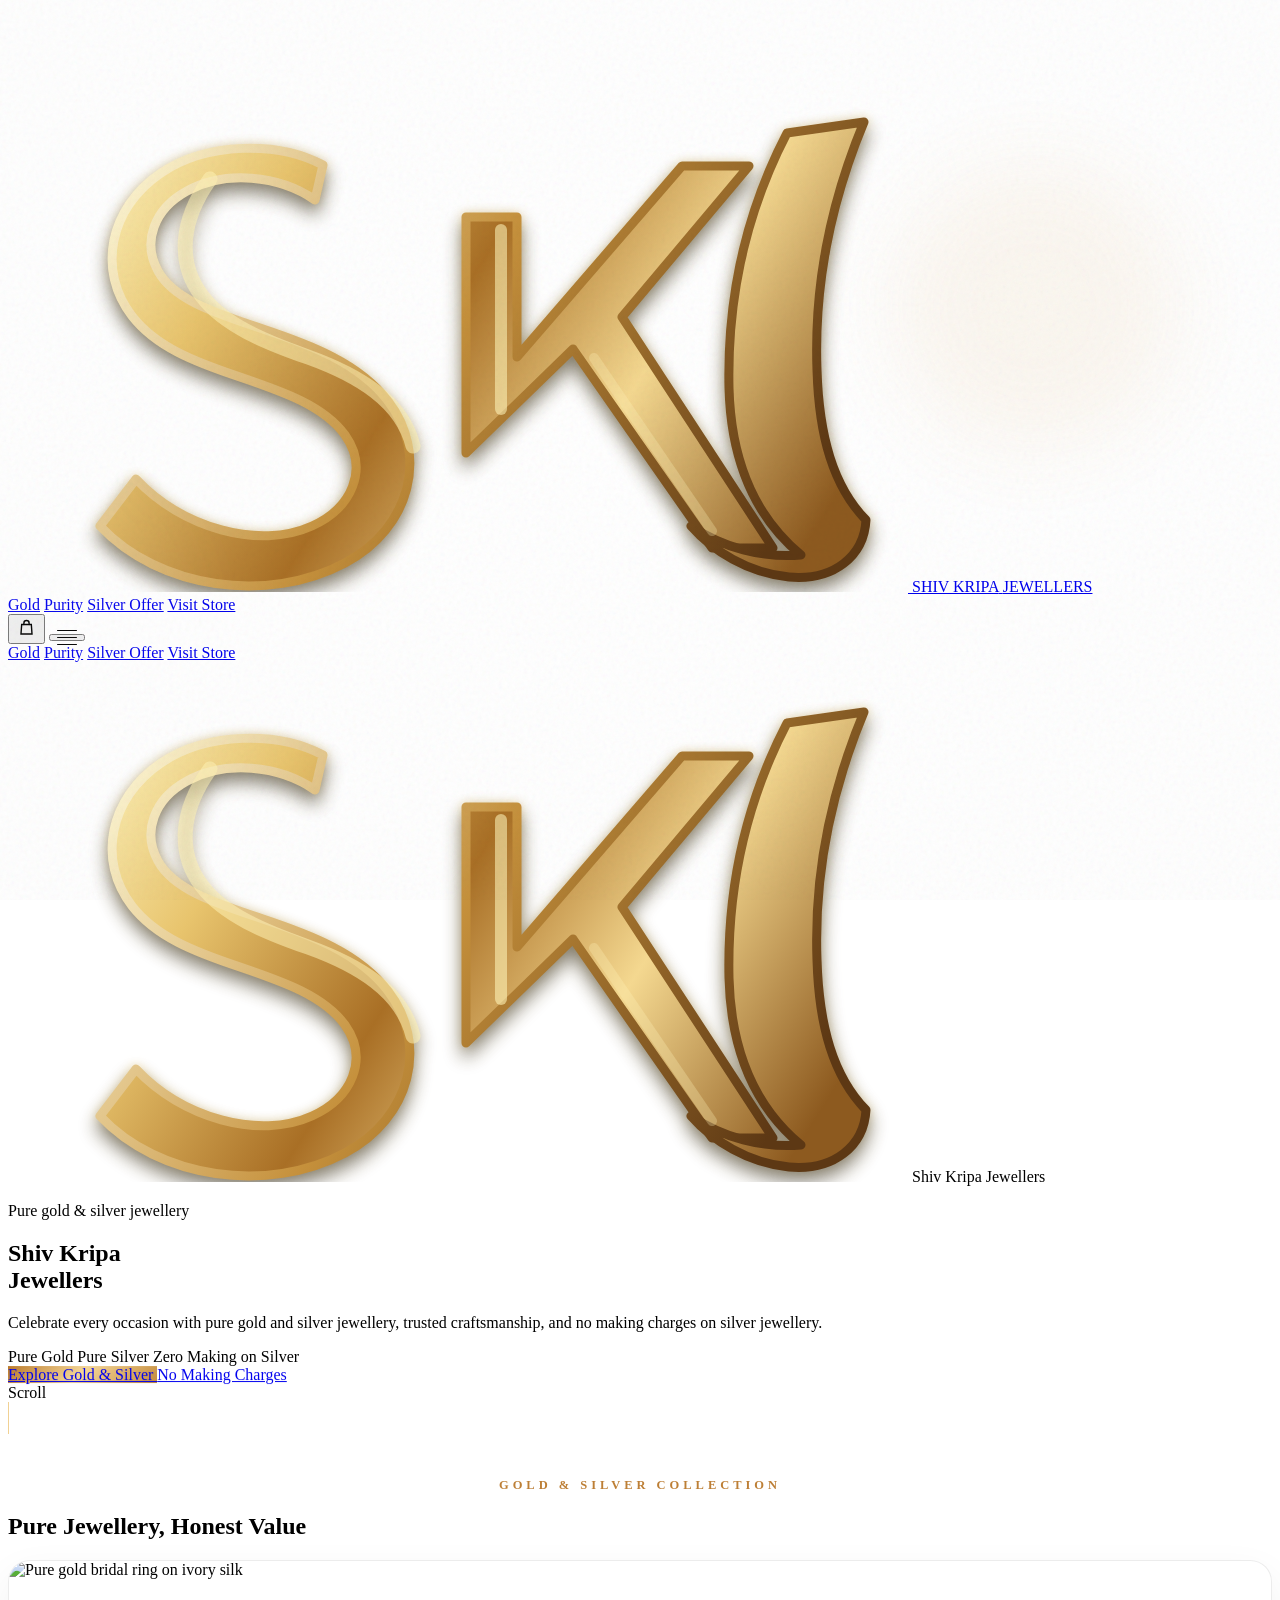
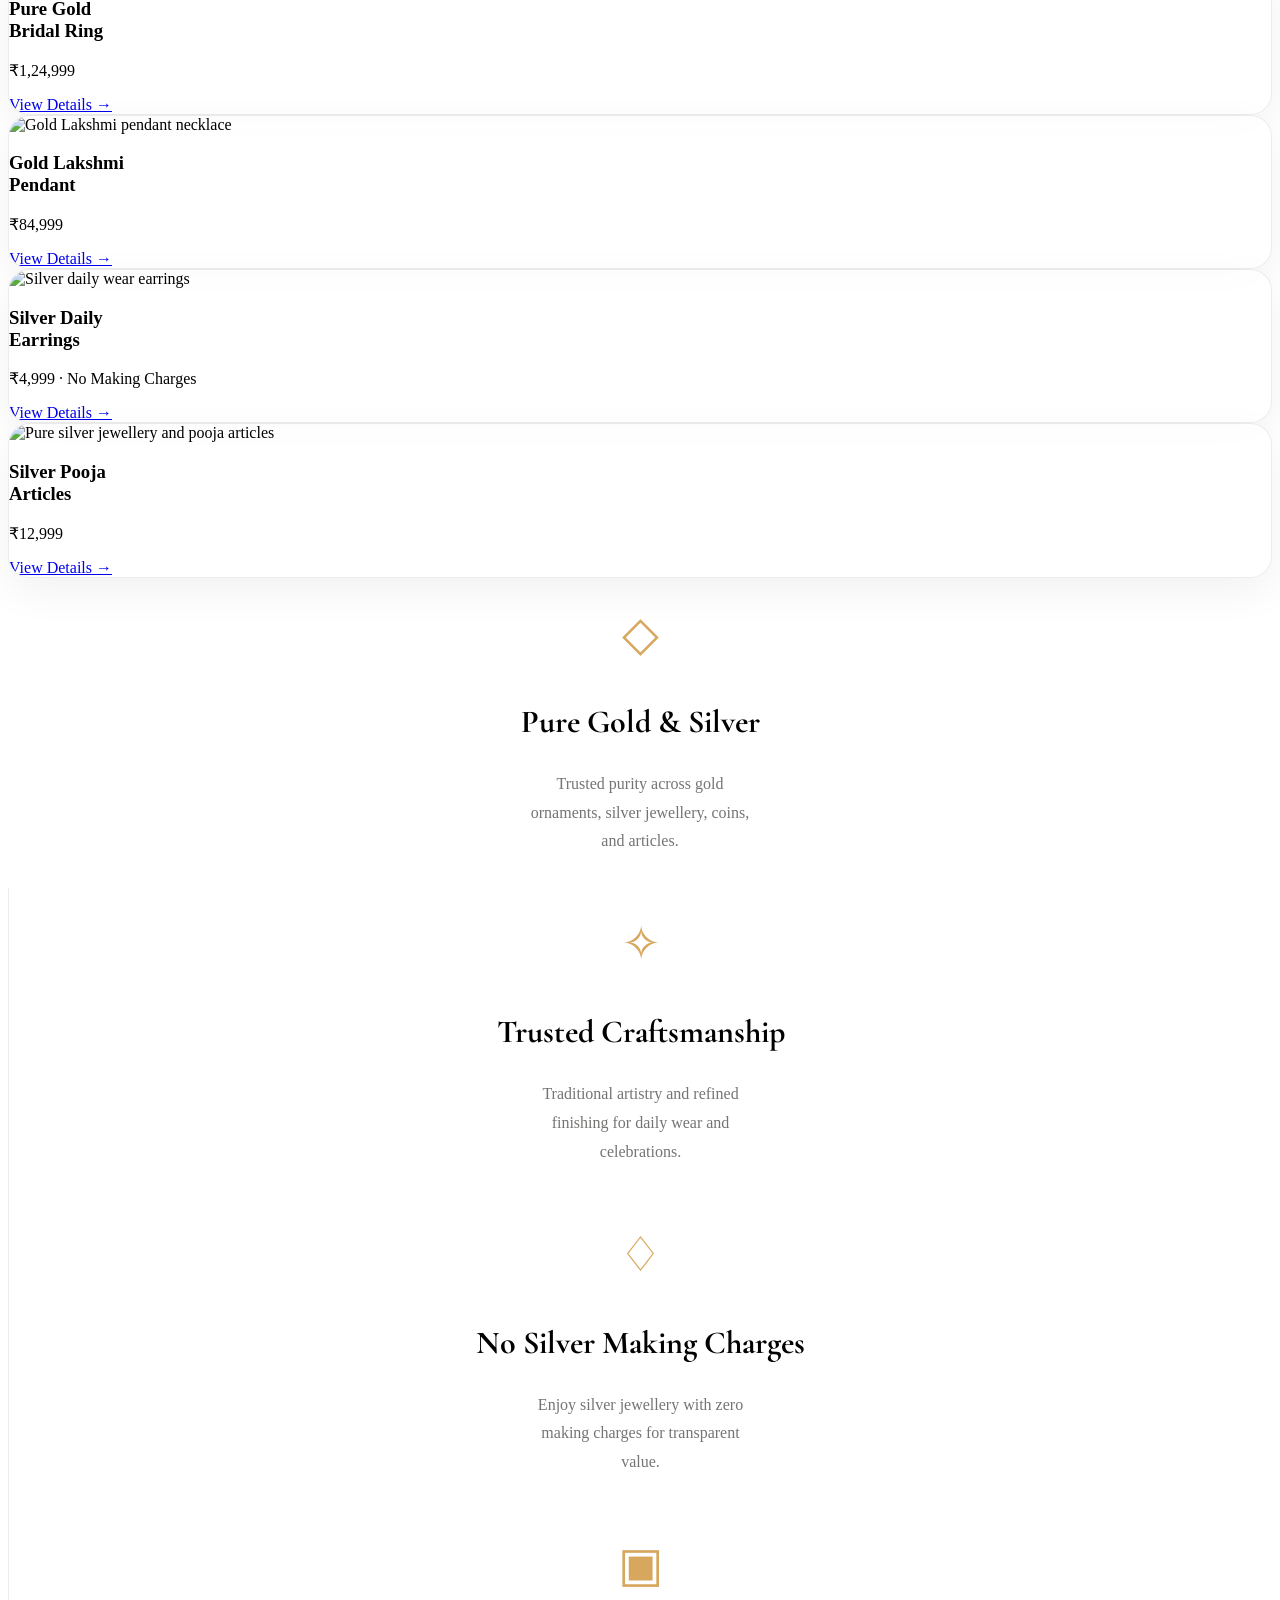
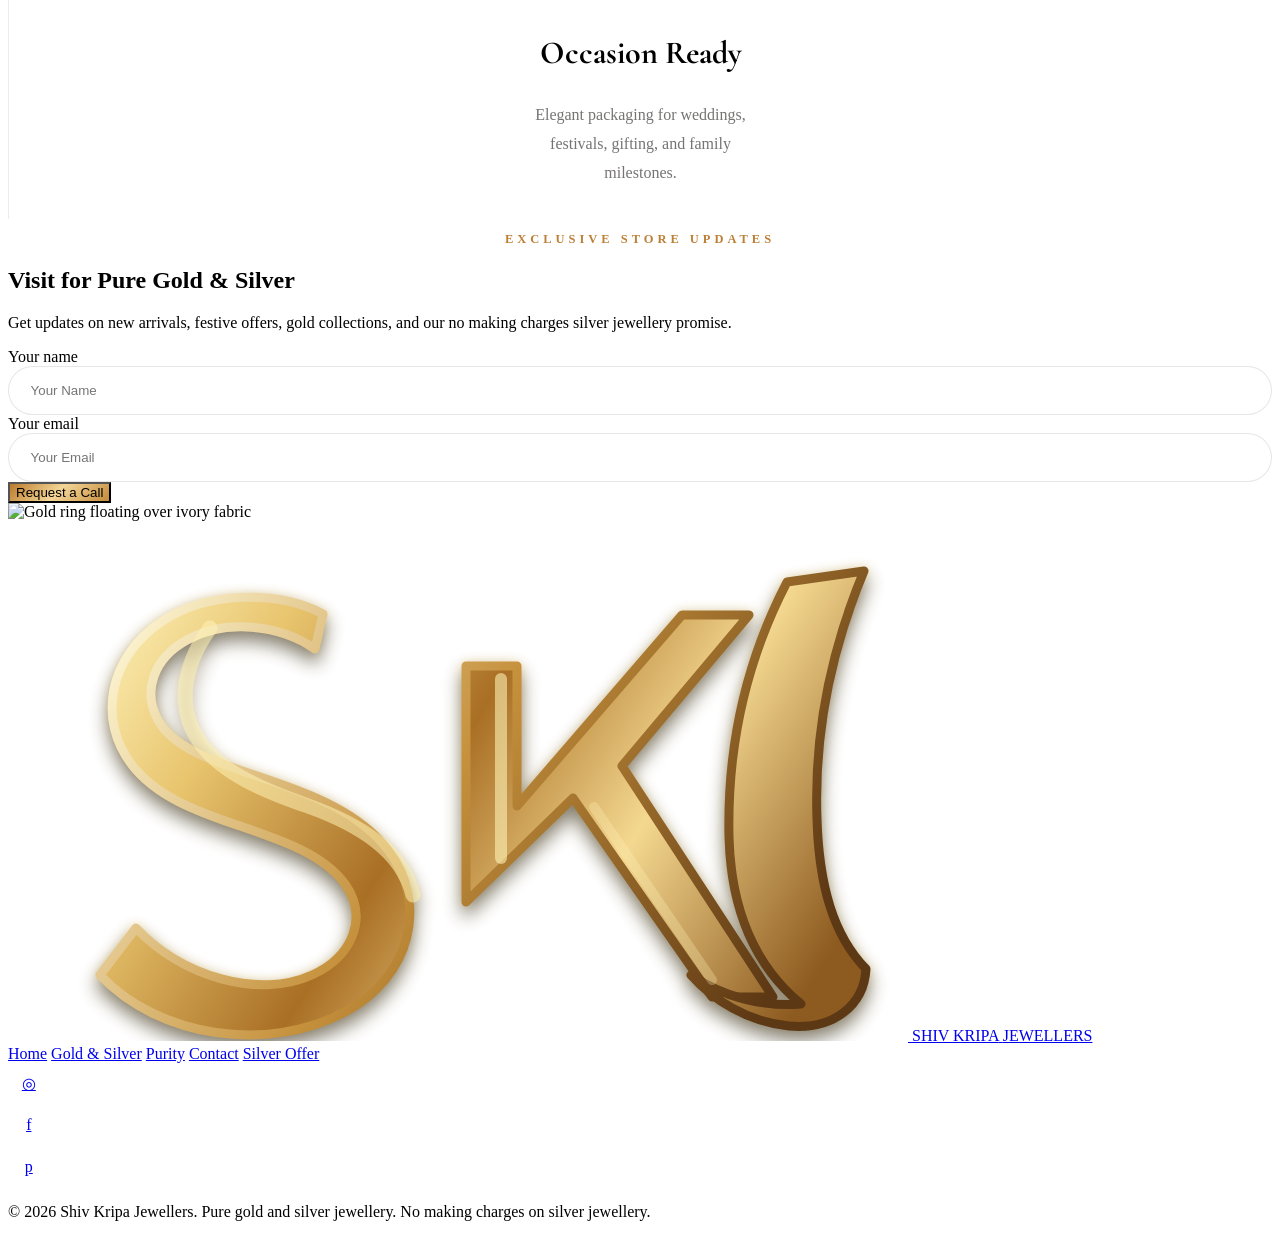
==== commit 54a828c7: "Add product detail pages with rupee pricing" ====
--- a/index.html
+++ b/index.html
@@ -148,8 +148,8 @@
               </div>
               <div class="p-7 text-center">
                 <h3 class="font-serif text-3xl leading-8">Pure Gold<br />Bridal Ring</h3>
-                <p class="mt-4 text-lg font-bold text-champagne">916 Hallmarked Gold</p>
-                <a href="#concierge" class="mt-6 inline-flex items-center gap-3 text-xs font-bold uppercase tracking-[0.22em] text-noir/70 transition group-hover:text-champagne">View Details <span>→</span></a>
+                <p class="mt-4 text-lg font-bold text-champagne">₹1,24,999</p>
+                <a href="products/gold-bridal-ring.html" class="mt-6 inline-flex items-center gap-3 text-xs font-bold uppercase tracking-[0.22em] text-noir/70 transition group-hover:text-champagne">View Details <span>→</span></a>
               </div>
             </article>
             <article class="product-card group">
@@ -158,8 +158,8 @@
               </div>
               <div class="p-7 text-center">
                 <h3 class="font-serif text-3xl leading-8">Gold Lakshmi<br />Pendant</h3>
-                <p class="mt-4 text-lg font-bold text-champagne">Pure Gold Finish</p>
-                <a href="#concierge" class="mt-6 inline-flex items-center gap-3 text-xs font-bold uppercase tracking-[0.22em] text-noir/70 transition group-hover:text-champagne">View Details <span>→</span></a>
+                <p class="mt-4 text-lg font-bold text-champagne">₹84,999</p>
+                <a href="products/gold-lakshmi-pendant.html" class="mt-6 inline-flex items-center gap-3 text-xs font-bold uppercase tracking-[0.22em] text-noir/70 transition group-hover:text-champagne">View Details <span>→</span></a>
               </div>
             </article>
             <article class="product-card group">
@@ -168,8 +168,8 @@
               </div>
               <div class="p-7 text-center">
                 <h3 class="font-serif text-3xl leading-8">Silver Daily<br />Earrings</h3>
-                <p class="mt-4 text-lg font-bold text-champagne">No Making Charges</p>
-                <a href="#concierge" class="mt-6 inline-flex items-center gap-3 text-xs font-bold uppercase tracking-[0.22em] text-noir/70 transition group-hover:text-champagne">View Details <span>→</span></a>
+                <p class="mt-4 text-lg font-bold text-champagne">₹4,999 · No Making Charges</p>
+                <a href="products/silver-daily-earrings.html" class="mt-6 inline-flex items-center gap-3 text-xs font-bold uppercase tracking-[0.22em] text-noir/70 transition group-hover:text-champagne">View Details <span>→</span></a>
               </div>
             </article>
             <article class="product-card group">
@@ -178,8 +178,8 @@
               </div>
               <div class="p-7 text-center">
                 <h3 class="font-serif text-3xl leading-8">Silver Pooja<br />Articles</h3>
-                <p class="mt-4 text-lg font-bold text-champagne">Pure Silver Range</p>
-                <a href="#concierge" class="mt-6 inline-flex items-center gap-3 text-xs font-bold uppercase tracking-[0.22em] text-noir/70 transition group-hover:text-champagne">View Details <span>→</span></a>
+                <p class="mt-4 text-lg font-bold text-champagne">₹12,999</p>
+                <a href="products/silver-pooja-articles.html" class="mt-6 inline-flex items-center gap-3 text-xs font-bold uppercase tracking-[0.22em] text-noir/70 transition group-hover:text-champagne">View Details <span>→</span></a>
               </div>
             </article>
           </div>
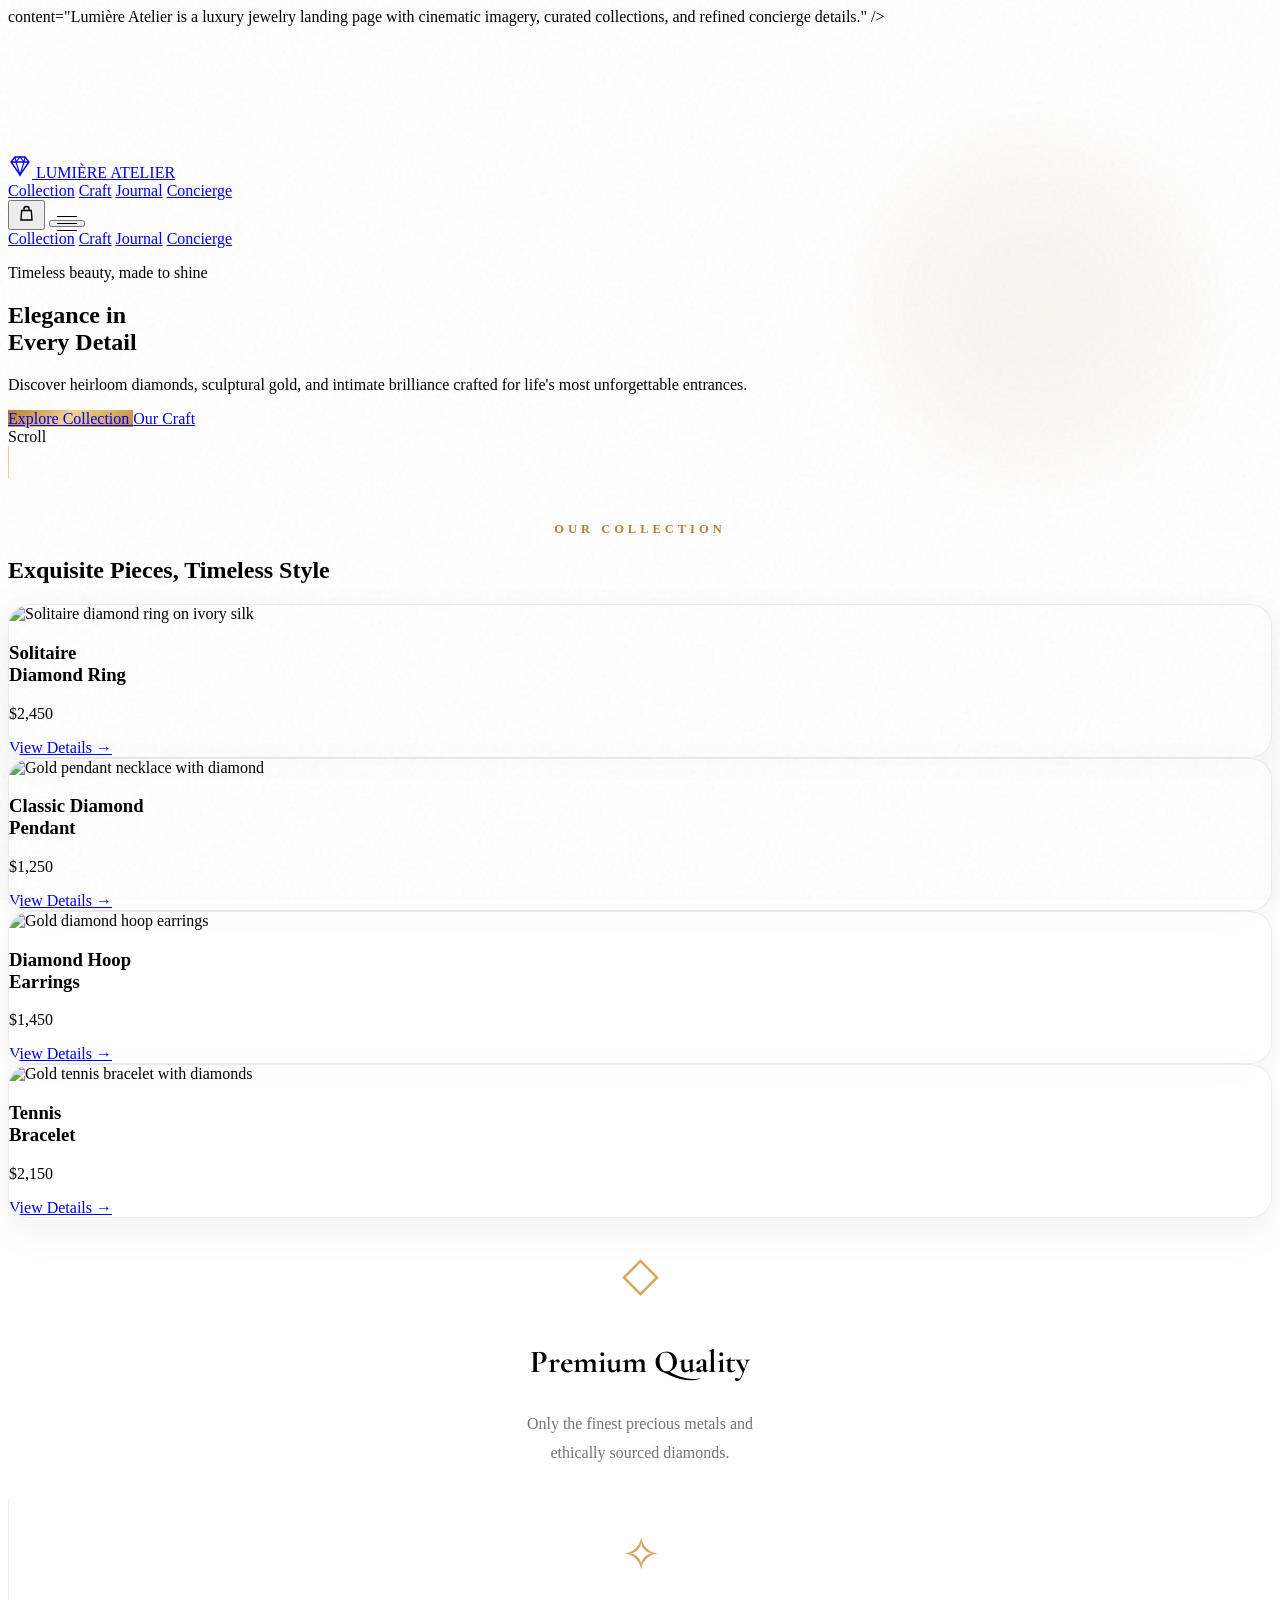
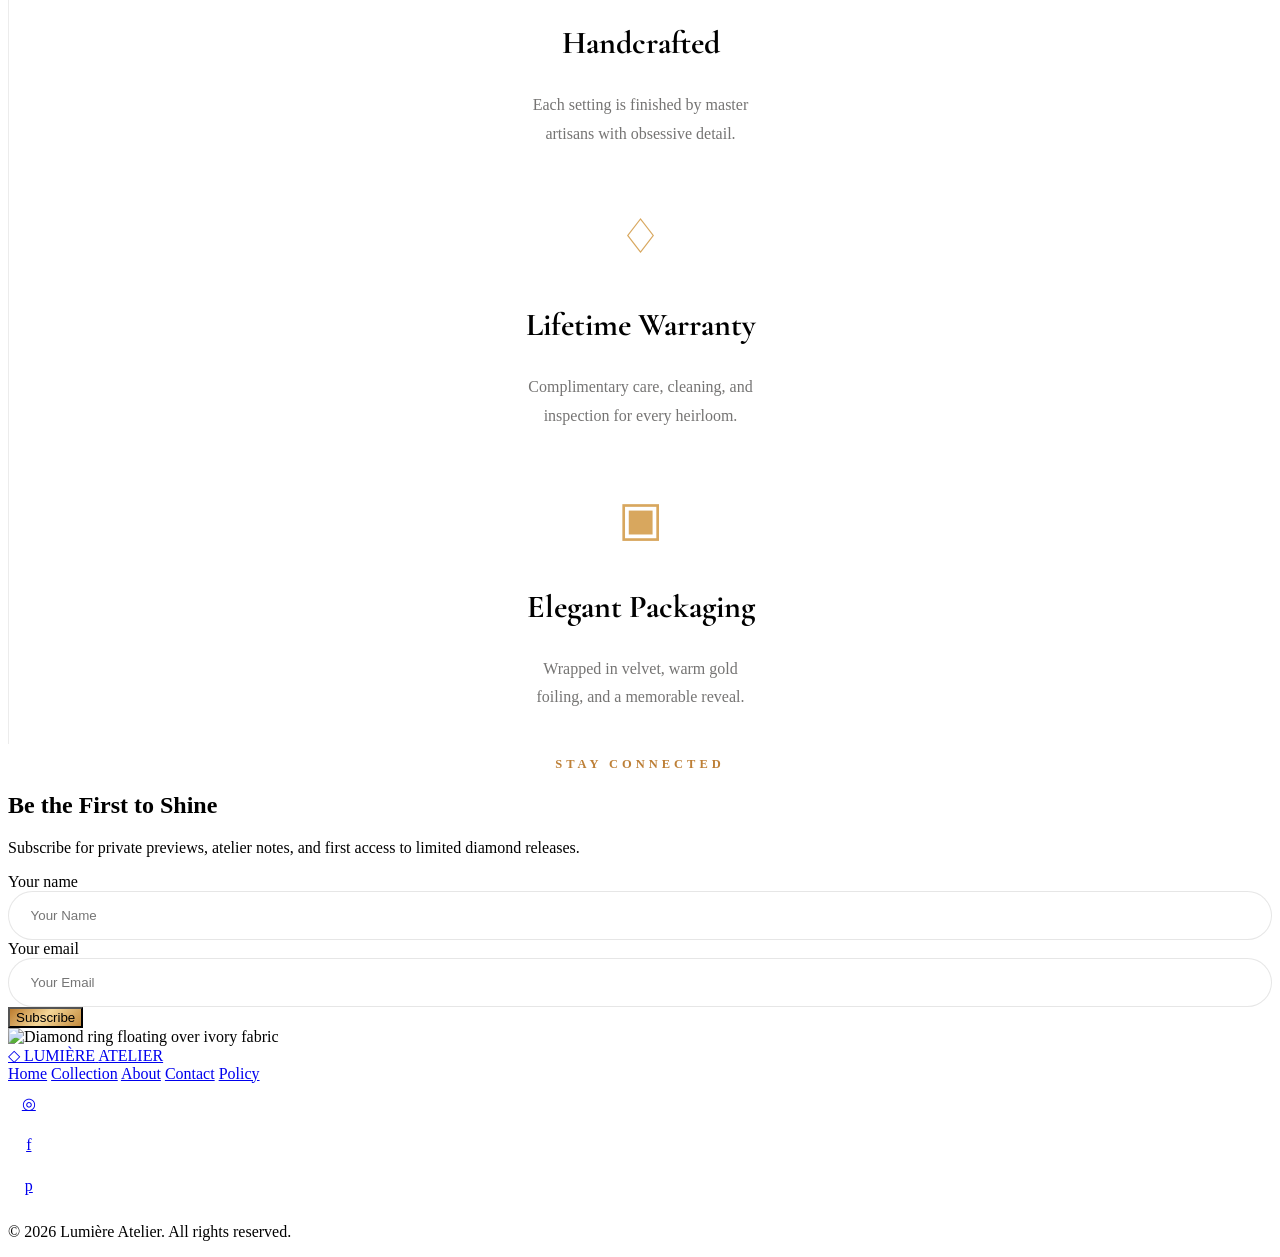
==== commit e546b5ac: "Merge branch 'main' into codex/create-luxury-jewelry-brand-static-website-in7j6p" ====
--- a/index.html
+++ b/index.html
@@ -8,6 +8,9 @@
       content="Shiv Kripa Jewellers is a premium pure gold and silver jewellery store with no making charges on silver jewellery."
     />
     <title>Shiv Kripa Jewellers | Pure Gold & Silver Jewellery</title>
+      content="Lumière Atelier is a luxury jewelry landing page with cinematic imagery, curated collections, and refined concierge details."
+    />
+    <title>Lumière Atelier | Fine Jewelry</title>
     <link rel="preconnect" href="https://fonts.googleapis.com" />
     <link rel="preconnect" href="https://fonts.gstatic.com" crossorigin />
     <link
@@ -45,27 +48,31 @@
   <body class="bg-ivory font-sans text-noir antialiased">
     <div class="preloader fixed inset-0 z-[100] grid place-items-center bg-obsidian">
       <div class="loader-mark" aria-label="Loading Shiv Kripa Jewellers"></div>
+      <div class="loader-mark" aria-label="Loading Lumière Atelier"></div>
     </div>
 
     <div class="cursor-glow pointer-events-none fixed left-0 top-0 z-[90] hidden h-40 w-40 rounded-full md:block"></div>
 
     <header class="site-header fixed left-0 right-0 top-0 z-50 transition-all duration-500">
       <nav class="mx-auto flex max-w-7xl items-center justify-between px-5 py-5 md:px-8" aria-label="Primary navigation">
-        <a href="#home" class="group flex items-center gap-3" aria-label="Shiv Kripa Jewellers home">
-          <span class="logo-frame grid h-14 w-20 place-items-center rounded-full border border-champagne/35 bg-black/45 shadow-glow">
-            <img src="assets/logo-skj.svg" alt="SKJ logo" class="h-11 w-16 object-contain" />
+        <a href="#home" class="group flex items-center gap-3" aria-label="Lumière Atelier home">
+          <span class="logo-gem grid h-11 w-11 place-items-center rounded-full border border-champagne/40 text-champagne">
+            <svg width="24" height="24" viewBox="0 0 24 24" fill="none" aria-hidden="true">
+              <path d="M3 8h18M7 3h10l4 5-9 13L3 8l4-5Z" stroke="currentColor" stroke-width="1.4"/>
+              <path d="M8 8l4 13 4-13M7 3l1 5 4-5 4 5 1-5" stroke="currentColor" stroke-width="1.1"/>
+            </svg>
           </span>
           <span class="leading-none text-ivory">
-            <span class="block font-serif text-xl tracking-[0.18em] md:text-2xl">SHIV KRIPA</span>
-            <span class="block text-[0.58rem] font-semibold tracking-[0.42em] text-champagne md:text-[0.62rem]">JEWELLERS</span>
+            <span class="block font-serif text-2xl tracking-[0.24em]">LUMIÈRE</span>
+            <span class="block text-[0.62rem] font-semibold tracking-[0.58em] text-champagne">ATELIER</span>
           </span>
         </a>
 
         <div class="hidden items-center gap-10 text-xs font-semibold uppercase tracking-[0.24em] text-ivory/80 md:flex">
-          <a class="nav-link" href="#collection">Gold</a>
-          <a class="nav-link" href="#craft">Purity</a>
-          <a class="nav-link" href="#journal">Silver Offer</a>
-          <a class="nav-link" href="#concierge">Visit Store</a>
+          <a class="nav-link" href="#collection">Collection</a>
+          <a class="nav-link" href="#craft">Craft</a>
+          <a class="nav-link" href="#journal">Journal</a>
+          <a class="nav-link" href="#concierge">Concierge</a>
         </div>
 
         <div class="flex items-center gap-4 text-ivory">
@@ -83,10 +90,10 @@
 
       <div class="mobile-menu pointer-events-none mx-5 -mt-2 rounded-3xl border border-white/10 bg-obsidian/90 p-6 text-ivory opacity-0 shadow-luxe backdrop-blur-2xl transition md:hidden">
         <div class="grid gap-5 text-sm font-semibold uppercase tracking-[0.24em]">
-          <a href="#collection">Gold</a>
-          <a href="#craft">Purity</a>
-          <a href="#journal">Silver Offer</a>
-          <a href="#concierge">Visit Store</a>
+          <a href="#collection">Collection</a>
+          <a href="#craft">Craft</a>
+          <a href="#journal">Journal</a>
+          <a href="#concierge">Concierge</a>
         </div>
       </div>
     </header>
@@ -101,28 +108,19 @@
 
         <div class="relative z-10 mx-auto flex min-h-screen max-w-7xl items-center px-5 pb-20 pt-32 md:px-8">
           <div class="max-w-3xl">
-            <div class="reveal-text mb-7 inline-flex items-center gap-4 rounded-full border border-champagne/30 bg-black/35 px-5 py-3 shadow-glow backdrop-blur-xl">
-              <img src="assets/logo-skj.svg" alt="SKJ monogram logo" class="h-14 w-20 object-contain" />
-              <span class="text-[0.62rem] font-bold uppercase tracking-[0.35em] text-champagne">Shiv Kripa Jewellers</span>
-            </div>
-            <p class="reveal-text mb-6 text-xs font-bold uppercase tracking-[0.5em] text-champagne md:text-sm">Pure gold & silver jewellery</p>
+            <p class="reveal-text mb-6 text-xs font-bold uppercase tracking-[0.5em] text-champagne md:text-sm">Timeless beauty, made to shine</p>
             <h1 class="reveal-text font-serif text-6xl font-semibold leading-[0.88] tracking-[-0.045em] md:text-8xl lg:text-[9.5rem]">
-              Shiv Kripa<br />Jewellers
+              Elegance in<br />Every Detail
             </h1>
             <p class="reveal-text mt-7 max-w-xl text-base leading-8 text-ivory/76 md:text-xl">
-              Celebrate every occasion with pure gold and silver jewellery, trusted craftsmanship, and no making charges on silver jewellery.
+              Discover heirloom diamonds, sculptural gold, and intimate brilliance crafted for life's most unforgettable entrances.
             </p>
-            <div class="reveal-text mt-6 flex flex-wrap gap-3 text-xs font-bold uppercase tracking-[0.22em] text-ivory/85">
-              <span class="rounded-full border border-champagne/35 bg-champagne/10 px-4 py-2">Pure Gold</span>
-              <span class="rounded-full border border-white/15 bg-white/10 px-4 py-2">Pure Silver</span>
-              <span class="rounded-full border border-champagne/45 bg-champagne/15 px-4 py-2 text-champagne">Zero Making on Silver</span>
-            </div>
             <div class="reveal-text mt-10 flex flex-col gap-4 sm:flex-row sm:items-center">
               <a href="#collection" class="magnetic shimmer-button inline-flex items-center justify-center rounded-full px-8 py-4 text-sm font-bold uppercase tracking-[0.22em] text-obsidian shadow-glow">
-                Explore Gold & Silver
+                Explore Collection
               </a>
               <a href="#craft" class="inline-flex items-center gap-3 text-sm font-semibold uppercase tracking-[0.22em] text-ivory/85 transition hover:text-champagne">
-                No Making Charges <span class="h-px w-12 bg-champagne"></span>
+                Our Craft <span class="h-px w-12 bg-champagne"></span>
               </a>
             </div>
           </div>
@@ -137,49 +135,49 @@
       <section id="collection" class="section-reveal relative overflow-hidden bg-porcelain px-5 py-24 md:px-8 md:py-32">
         <div class="mx-auto max-w-7xl">
           <div class="mx-auto mb-14 max-w-3xl text-center">
-            <p class="eyebrow">Gold & Silver Collection</p>
-            <h2 class="mt-4 font-serif text-5xl font-semibold tracking-[-0.04em] md:text-7xl">Pure Jewellery, Honest Value</h2>
+            <p class="eyebrow">Our Collection</p>
+            <h2 class="mt-4 font-serif text-5xl font-semibold tracking-[-0.04em] md:text-7xl">Exquisite Pieces, Timeless Style</h2>
           </div>
 
           <div class="grid gap-6 sm:grid-cols-2 lg:grid-cols-4">
             <article class="product-card group">
               <div class="overflow-hidden rounded-t-[1.35rem] bg-ivory">
-                <img loading="lazy" src="https://images.unsplash.com/photo-1605100804763-247f67b3557e?auto=format&fit=crop&w=900&q=85" alt="Pure gold bridal ring on ivory silk" class="product-image" />
-              </div>
-              <div class="p-7 text-center">
-                <h3 class="font-serif text-3xl leading-8">Pure Gold<br />Bridal Ring</h3>
-                <p class="mt-4 text-lg font-bold text-champagne">₹1,24,999</p>
-                <a href="products/gold-bridal-ring.html" class="mt-6 inline-flex items-center gap-3 text-xs font-bold uppercase tracking-[0.22em] text-noir/70 transition group-hover:text-champagne">View Details <span>→</span></a>
-              </div>
-            </article>
-            <article class="product-card group">
-              <div class="overflow-hidden rounded-t-[1.35rem] bg-ivory">
-                <img loading="lazy" src="https://images.unsplash.com/photo-1599643478518-a784e5dc4c8f?auto=format&fit=crop&w=900&q=85" alt="Gold Lakshmi pendant necklace" class="product-image" />
-              </div>
-              <div class="p-7 text-center">
-                <h3 class="font-serif text-3xl leading-8">Gold Lakshmi<br />Pendant</h3>
-                <p class="mt-4 text-lg font-bold text-champagne">₹84,999</p>
-                <a href="products/gold-lakshmi-pendant.html" class="mt-6 inline-flex items-center gap-3 text-xs font-bold uppercase tracking-[0.22em] text-noir/70 transition group-hover:text-champagne">View Details <span>→</span></a>
-              </div>
-            </article>
-            <article class="product-card group">
-              <div class="overflow-hidden rounded-t-[1.35rem] bg-ivory">
-                <img loading="lazy" src="https://images.unsplash.com/photo-1611652022419-a9419f74343d?auto=format&fit=crop&w=900&q=85" alt="Silver daily wear earrings" class="product-image" />
-              </div>
-              <div class="p-7 text-center">
-                <h3 class="font-serif text-3xl leading-8">Silver Daily<br />Earrings</h3>
-                <p class="mt-4 text-lg font-bold text-champagne">₹4,999 · No Making Charges</p>
-                <a href="products/silver-daily-earrings.html" class="mt-6 inline-flex items-center gap-3 text-xs font-bold uppercase tracking-[0.22em] text-noir/70 transition group-hover:text-champagne">View Details <span>→</span></a>
-              </div>
-            </article>
-            <article class="product-card group">
-              <div class="overflow-hidden rounded-t-[1.35rem] bg-ivory">
-                <img loading="lazy" src="https://images.unsplash.com/photo-1515562141207-7a88fb7ce338?auto=format&fit=crop&w=900&q=85" alt="Pure silver jewellery and pooja articles" class="product-image" />
-              </div>
-              <div class="p-7 text-center">
-                <h3 class="font-serif text-3xl leading-8">Silver Pooja<br />Articles</h3>
-                <p class="mt-4 text-lg font-bold text-champagne">₹12,999</p>
-                <a href="products/silver-pooja-articles.html" class="mt-6 inline-flex items-center gap-3 text-xs font-bold uppercase tracking-[0.22em] text-noir/70 transition group-hover:text-champagne">View Details <span>→</span></a>
+                <img loading="lazy" src="https://images.unsplash.com/photo-1605100804763-247f67b3557e?auto=format&fit=crop&w=900&q=85" alt="Solitaire diamond ring on ivory silk" class="product-image" />
+              </div>
+              <div class="p-7 text-center">
+                <h3 class="font-serif text-3xl leading-8">Solitaire<br />Diamond Ring</h3>
+                <p class="mt-4 text-lg font-bold text-champagne">$2,450</p>
+                <a href="#concierge" class="mt-6 inline-flex items-center gap-3 text-xs font-bold uppercase tracking-[0.22em] text-noir/70 transition group-hover:text-champagne">View Details <span>→</span></a>
+              </div>
+            </article>
+            <article class="product-card group">
+              <div class="overflow-hidden rounded-t-[1.35rem] bg-ivory">
+                <img loading="lazy" src="https://images.unsplash.com/photo-1599643478518-a784e5dc4c8f?auto=format&fit=crop&w=900&q=85" alt="Gold pendant necklace with diamond" class="product-image" />
+              </div>
+              <div class="p-7 text-center">
+                <h3 class="font-serif text-3xl leading-8">Classic Diamond<br />Pendant</h3>
+                <p class="mt-4 text-lg font-bold text-champagne">$1,250</p>
+                <a href="#concierge" class="mt-6 inline-flex items-center gap-3 text-xs font-bold uppercase tracking-[0.22em] text-noir/70 transition group-hover:text-champagne">View Details <span>→</span></a>
+              </div>
+            </article>
+            <article class="product-card group">
+              <div class="overflow-hidden rounded-t-[1.35rem] bg-ivory">
+                <img loading="lazy" src="https://images.unsplash.com/photo-1611652022419-a9419f74343d?auto=format&fit=crop&w=900&q=85" alt="Gold diamond hoop earrings" class="product-image" />
+              </div>
+              <div class="p-7 text-center">
+                <h3 class="font-serif text-3xl leading-8">Diamond Hoop<br />Earrings</h3>
+                <p class="mt-4 text-lg font-bold text-champagne">$1,450</p>
+                <a href="#concierge" class="mt-6 inline-flex items-center gap-3 text-xs font-bold uppercase tracking-[0.22em] text-noir/70 transition group-hover:text-champagne">View Details <span>→</span></a>
+              </div>
+            </article>
+            <article class="product-card group">
+              <div class="overflow-hidden rounded-t-[1.35rem] bg-ivory">
+                <img loading="lazy" src="https://images.unsplash.com/photo-1515562141207-7a88fb7ce338?auto=format&fit=crop&w=900&q=85" alt="Gold tennis bracelet with diamonds" class="product-image" />
+              </div>
+              <div class="p-7 text-center">
+                <h3 class="font-serif text-3xl leading-8">Tennis<br />Bracelet</h3>
+                <p class="mt-4 text-lg font-bold text-champagne">$2,150</p>
+                <a href="#concierge" class="mt-6 inline-flex items-center gap-3 text-xs font-bold uppercase tracking-[0.22em] text-noir/70 transition group-hover:text-champagne">View Details <span>→</span></a>
               </div>
             </article>
           </div>
@@ -190,23 +188,23 @@
         <div class="mx-auto grid max-w-7xl gap-6 md:grid-cols-4">
           <div class="feature-card">
             <span class="feature-icon">◇</span>
-            <h3>Pure Gold & Silver</h3>
-            <p>Trusted purity across gold ornaments, silver jewellery, coins, and articles.</p>
+            <h3>Premium Quality</h3>
+            <p>Only the finest precious metals and ethically sourced diamonds.</p>
           </div>
           <div class="feature-card">
             <span class="feature-icon">✧</span>
-            <h3>Trusted Craftsmanship</h3>
-            <p>Traditional artistry and refined finishing for daily wear and celebrations.</p>
+            <h3>Handcrafted</h3>
+            <p>Each setting is finished by master artisans with obsessive detail.</p>
           </div>
           <div class="feature-card">
             <span class="feature-icon">♢</span>
-            <h3>No Silver Making Charges</h3>
-            <p>Enjoy silver jewellery with zero making charges for transparent value.</p>
+            <h3>Lifetime Warranty</h3>
+            <p>Complimentary care, cleaning, and inspection for every heirloom.</p>
           </div>
           <div class="feature-card">
             <span class="feature-icon">▣</span>
-            <h3>Occasion Ready</h3>
-            <p>Elegant packaging for weddings, festivals, gifting, and family milestones.</p>
+            <h3>Elegant Packaging</h3>
+            <p>Wrapped in velvet, warm gold foiling, and a memorable reveal.</p>
           </div>
         </div>
       </section>
@@ -215,19 +213,19 @@
         <div class="newsletter-bg absolute inset-0"></div>
         <div class="mx-auto grid max-w-7xl items-center gap-12 md:grid-cols-[0.95fr_1.05fr]">
           <div class="relative z-10 rounded-[2rem] border border-white/60 bg-white/45 p-6 shadow-luxe backdrop-blur-xl md:p-10">
-            <p class="eyebrow text-left">Exclusive Store Updates</p>
-            <h2 class="mt-4 font-serif text-5xl font-semibold tracking-[-0.04em] md:text-7xl">Visit for Pure Gold & Silver</h2>
-            <p class="mt-5 max-w-lg text-lg leading-8 text-noir/62">Get updates on new arrivals, festive offers, gold collections, and our no making charges silver jewellery promise.</p>
+            <p class="eyebrow text-left">Stay Connected</p>
+            <h2 class="mt-4 font-serif text-5xl font-semibold tracking-[-0.04em] md:text-7xl">Be the First to Shine</h2>
+            <p class="mt-5 max-w-lg text-lg leading-8 text-noir/62">Subscribe for private previews, atelier notes, and first access to limited diamond releases.</p>
             <form class="mt-9 grid gap-4" aria-label="Newsletter signup">
               <label class="sr-only" for="name">Your name</label>
               <input id="name" type="text" placeholder="Your Name" autocomplete="name" />
               <label class="sr-only" for="email">Your email</label>
               <input id="email" type="email" placeholder="Your Email" autocomplete="email" />
-              <button class="magnetic shimmer-button rounded-full px-8 py-4 text-sm font-bold uppercase tracking-[0.22em] text-obsidian" type="submit">Request a Call</button>
+              <button class="magnetic shimmer-button rounded-full px-8 py-4 text-sm font-bold uppercase tracking-[0.22em] text-obsidian" type="submit">Subscribe</button>
             </form>
           </div>
           <div class="relative z-10 min-h-[26rem] overflow-hidden rounded-[2.5rem] shadow-luxe">
-            <img loading="lazy" src="https://images.unsplash.com/photo-1602751584552-8ba73aad10e1?auto=format&fit=crop&w=1200&q=85" alt="Gold ring floating over ivory fabric" class="floating-jewel h-full min-h-[26rem] w-full object-cover" />
+            <img loading="lazy" src="https://images.unsplash.com/photo-1602751584552-8ba73aad10e1?auto=format&fit=crop&w=1200&q=85" alt="Diamond ring floating over ivory fabric" class="floating-jewel h-full min-h-[26rem] w-full object-cover" />
             <div class="absolute inset-0 bg-[radial-gradient(circle_at_44%_44%,transparent_0%,rgba(251,247,239,0.1)_38%,rgba(17,16,13,0.18)_100%)]"></div>
           </div>
         </div>
@@ -238,18 +236,18 @@
       <div class="mx-auto max-w-7xl">
         <div class="flex flex-col gap-10 border-b border-white/10 pb-10 md:flex-row md:items-center md:justify-between">
           <a href="#home" class="flex items-center gap-3">
-            <img src="assets/logo-skj.svg" alt="SKJ logo" class="h-14 w-24 object-contain" />
+            <span class="text-3xl text-champagne">◇</span>
             <span>
-              <span class="block font-serif text-2xl tracking-[0.18em] md:text-3xl">SHIV KRIPA</span>
-              <span class="block text-[0.62rem] font-semibold tracking-[0.42em] text-champagne">JEWELLERS</span>
+              <span class="block font-serif text-3xl tracking-[0.24em]">LUMIÈRE</span>
+              <span class="block text-[0.62rem] font-semibold tracking-[0.58em] text-champagne">ATELIER</span>
             </span>
           </a>
           <div class="flex flex-wrap gap-7 text-xs font-semibold uppercase tracking-[0.22em] text-ivory/62">
             <a class="transition hover:text-champagne" href="#home">Home</a>
-            <a class="transition hover:text-champagne" href="#collection">Gold & Silver</a>
-            <a class="transition hover:text-champagne" href="#craft">Purity</a>
-            <a class="transition hover:text-champagne" href="mailto:contact@shivkripajewellers.example">Contact</a>
-            <a class="transition hover:text-champagne" href="#journal">Silver Offer</a>
+            <a class="transition hover:text-champagne" href="#collection">Collection</a>
+            <a class="transition hover:text-champagne" href="#craft">About</a>
+            <a class="transition hover:text-champagne" href="mailto:concierge@lumiere.example">Contact</a>
+            <a class="transition hover:text-champagne" href="#">Policy</a>
           </div>
           <div class="flex gap-4 text-ivory/70">
             <a class="social-link" href="#" aria-label="Instagram">◎</a>
@@ -257,7 +255,7 @@
             <a class="social-link" href="#" aria-label="Pinterest">p</a>
           </div>
         </div>
-        <p class="pt-8 text-center text-sm text-ivory/48">© 2026 Shiv Kripa Jewellers. Pure gold and silver jewellery. No making charges on silver jewellery.</p>
+        <p class="pt-8 text-center text-sm text-ivory/48">© 2026 Lumière Atelier. All rights reserved.</p>
       </div>
     </footer>
 
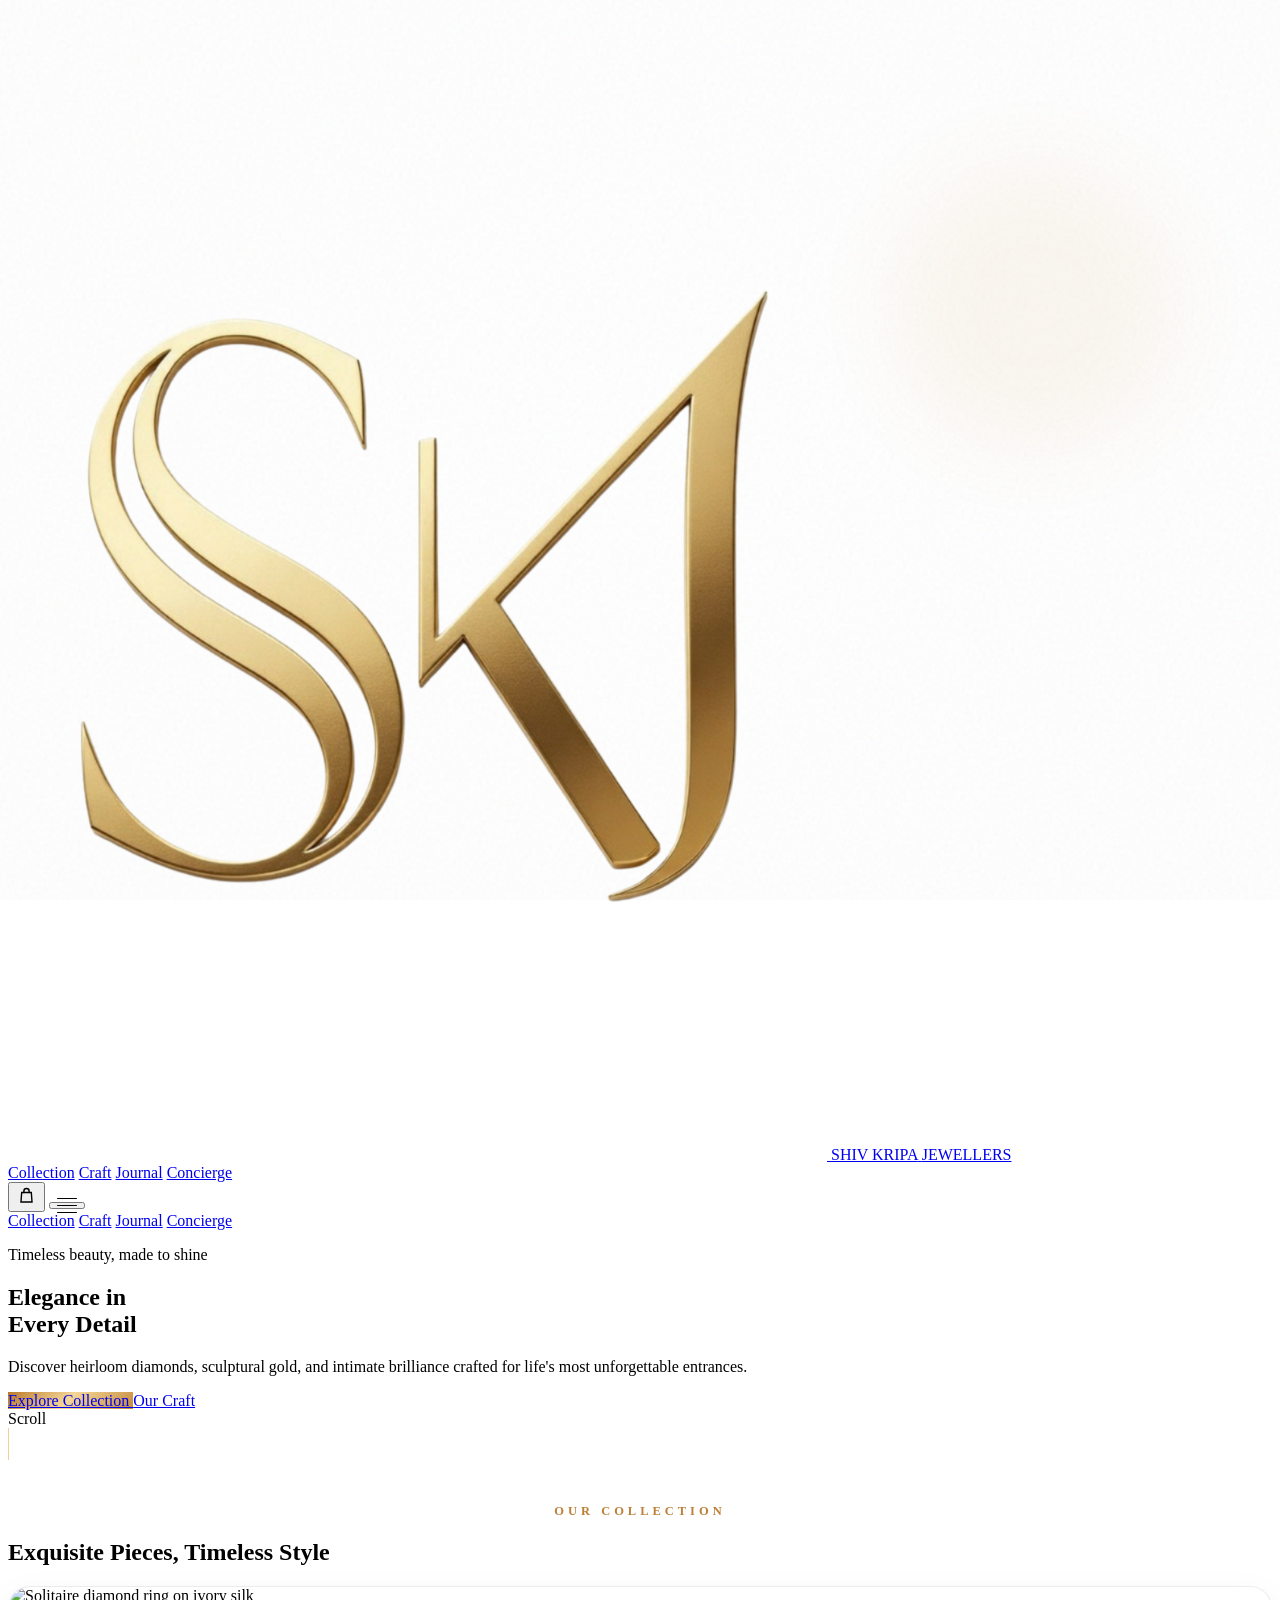
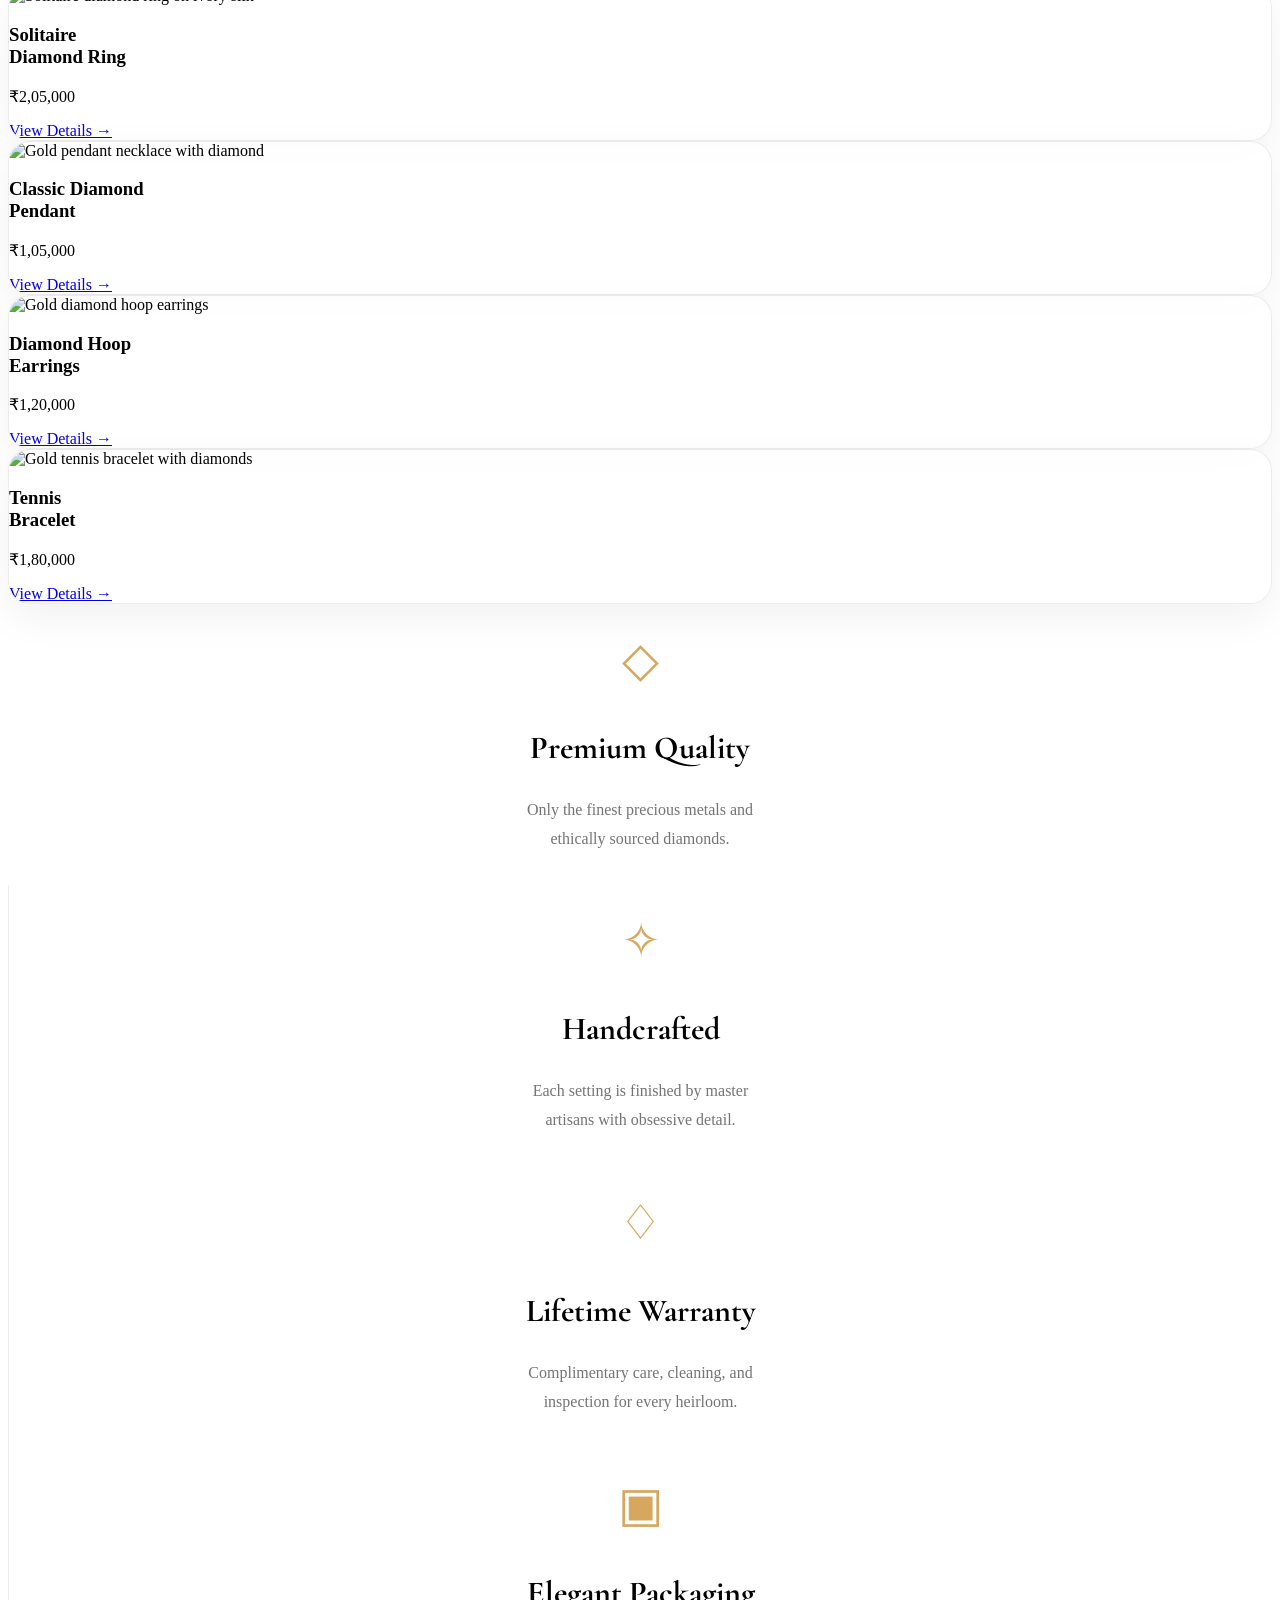
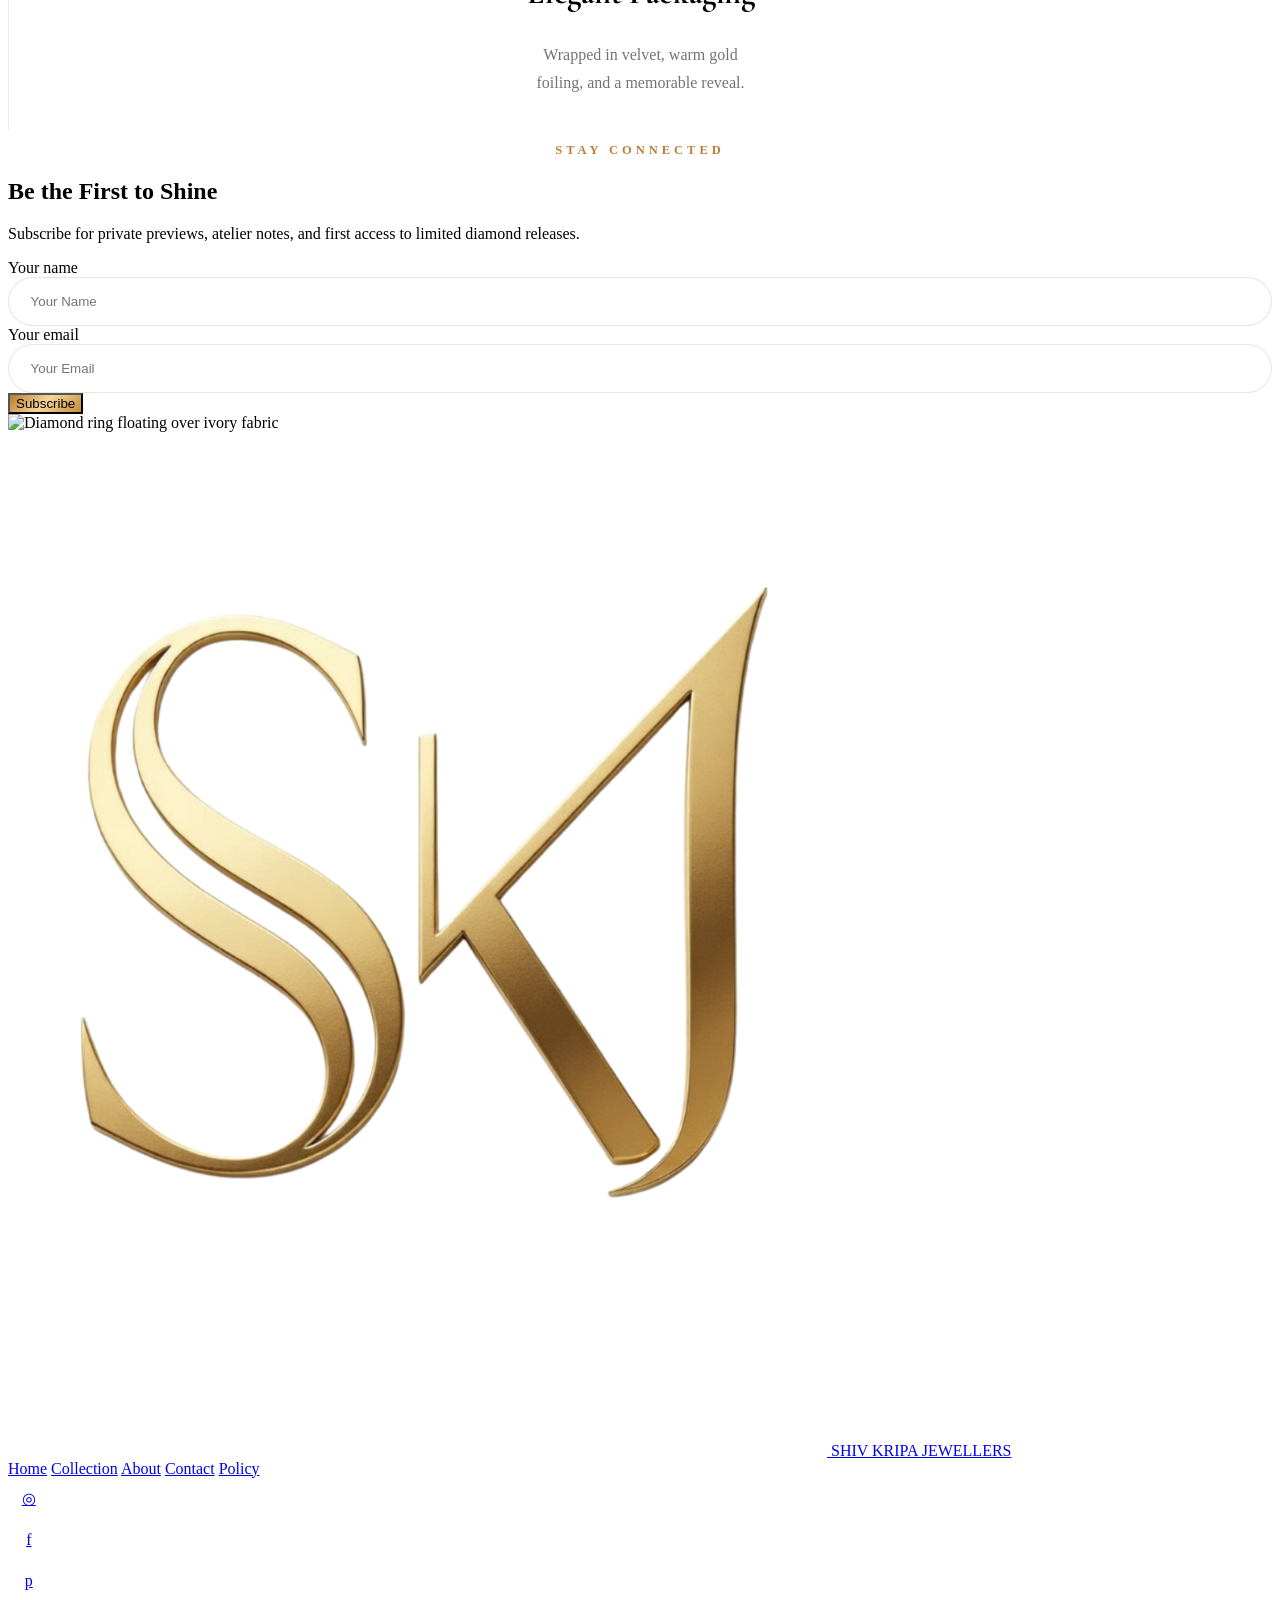
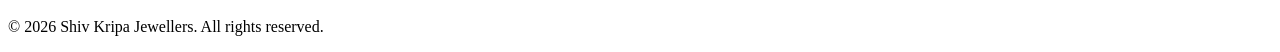
==== commit b6861579: "feat: rebrand to Shiv Kripa Jewellers, add custom logo and product pages" ====
--- a/index.html
+++ b/index.html
@@ -5,12 +5,9 @@
     <meta name="viewport" content="width=device-width, initial-scale=1.0" />
     <meta
       name="description"
-      content="Shiv Kripa Jewellers is a premium pure gold and silver jewellery store with no making charges on silver jewellery."
+      content="Shiv Kripa Jewellers is a premium pure gold and silver jewellery store."
     />
     <title>Shiv Kripa Jewellers | Pure Gold & Silver Jewellery</title>
-      content="Lumière Atelier is a luxury jewelry landing page with cinematic imagery, curated collections, and refined concierge details."
-    />
-    <title>Lumière Atelier | Fine Jewelry</title>
     <link rel="preconnect" href="https://fonts.googleapis.com" />
     <link rel="preconnect" href="https://fonts.gstatic.com" crossorigin />
     <link
@@ -55,16 +52,11 @@
 
     <header class="site-header fixed left-0 right-0 top-0 z-50 transition-all duration-500">
       <nav class="mx-auto flex max-w-7xl items-center justify-between px-5 py-5 md:px-8" aria-label="Primary navigation">
-        <a href="#home" class="group flex items-center gap-3" aria-label="Lumière Atelier home">
-          <span class="logo-gem grid h-11 w-11 place-items-center rounded-full border border-champagne/40 text-champagne">
-            <svg width="24" height="24" viewBox="0 0 24 24" fill="none" aria-hidden="true">
-              <path d="M3 8h18M7 3h10l4 5-9 13L3 8l4-5Z" stroke="currentColor" stroke-width="1.4"/>
-              <path d="M8 8l4 13 4-13M7 3l1 5 4-5 4 5 1-5" stroke="currentColor" stroke-width="1.1"/>
-            </svg>
-          </span>
+        <a href="#home" class="group flex items-center gap-3" aria-label="Shiv Kripa Jewellers home">
+          <img src="assets/logo.png" alt="Shiv Kripa Jewellers Logo" class="h-11 object-contain" />
           <span class="leading-none text-ivory">
-            <span class="block font-serif text-2xl tracking-[0.24em]">LUMIÈRE</span>
-            <span class="block text-[0.62rem] font-semibold tracking-[0.58em] text-champagne">ATELIER</span>
+            <span class="block font-serif text-2xl tracking-[0.24em]">SHIV KRIPA</span>
+            <span class="block text-[0.62rem] font-semibold tracking-[0.58em] text-champagne">JEWELLERS</span>
           </span>
         </a>
 
@@ -146,8 +138,8 @@
               </div>
               <div class="p-7 text-center">
                 <h3 class="font-serif text-3xl leading-8">Solitaire<br />Diamond Ring</h3>
-                <p class="mt-4 text-lg font-bold text-champagne">$2,450</p>
-                <a href="#concierge" class="mt-6 inline-flex items-center gap-3 text-xs font-bold uppercase tracking-[0.22em] text-noir/70 transition group-hover:text-champagne">View Details <span>→</span></a>
+                <p class="mt-4 text-lg font-bold text-champagne">₹2,05,000</p>
+                <a href="products/solitaire-ring.html" class="mt-6 inline-flex items-center gap-3 text-xs font-bold uppercase tracking-[0.22em] text-noir/70 transition group-hover:text-champagne">View Details <span>→</span></a>
               </div>
             </article>
             <article class="product-card group">
@@ -156,8 +148,8 @@
               </div>
               <div class="p-7 text-center">
                 <h3 class="font-serif text-3xl leading-8">Classic Diamond<br />Pendant</h3>
-                <p class="mt-4 text-lg font-bold text-champagne">$1,250</p>
-                <a href="#concierge" class="mt-6 inline-flex items-center gap-3 text-xs font-bold uppercase tracking-[0.22em] text-noir/70 transition group-hover:text-champagne">View Details <span>→</span></a>
+                <p class="mt-4 text-lg font-bold text-champagne">₹1,05,000</p>
+                <a href="products/classic-pendant.html" class="mt-6 inline-flex items-center gap-3 text-xs font-bold uppercase tracking-[0.22em] text-noir/70 transition group-hover:text-champagne">View Details <span>→</span></a>
               </div>
             </article>
             <article class="product-card group">
@@ -166,8 +158,8 @@
               </div>
               <div class="p-7 text-center">
                 <h3 class="font-serif text-3xl leading-8">Diamond Hoop<br />Earrings</h3>
-                <p class="mt-4 text-lg font-bold text-champagne">$1,450</p>
-                <a href="#concierge" class="mt-6 inline-flex items-center gap-3 text-xs font-bold uppercase tracking-[0.22em] text-noir/70 transition group-hover:text-champagne">View Details <span>→</span></a>
+                <p class="mt-4 text-lg font-bold text-champagne">₹1,20,000</p>
+                <a href="products/diamond-hoops.html" class="mt-6 inline-flex items-center gap-3 text-xs font-bold uppercase tracking-[0.22em] text-noir/70 transition group-hover:text-champagne">View Details <span>→</span></a>
               </div>
             </article>
             <article class="product-card group">
@@ -176,8 +168,8 @@
               </div>
               <div class="p-7 text-center">
                 <h3 class="font-serif text-3xl leading-8">Tennis<br />Bracelet</h3>
-                <p class="mt-4 text-lg font-bold text-champagne">$2,150</p>
-                <a href="#concierge" class="mt-6 inline-flex items-center gap-3 text-xs font-bold uppercase tracking-[0.22em] text-noir/70 transition group-hover:text-champagne">View Details <span>→</span></a>
+                <p class="mt-4 text-lg font-bold text-champagne">₹1,80,000</p>
+                <a href="products/tennis-bracelet.html" class="mt-6 inline-flex items-center gap-3 text-xs font-bold uppercase tracking-[0.22em] text-noir/70 transition group-hover:text-champagne">View Details <span>→</span></a>
               </div>
             </article>
           </div>
@@ -236,10 +228,10 @@
       <div class="mx-auto max-w-7xl">
         <div class="flex flex-col gap-10 border-b border-white/10 pb-10 md:flex-row md:items-center md:justify-between">
           <a href="#home" class="flex items-center gap-3">
-            <span class="text-3xl text-champagne">◇</span>
+            <img src="assets/logo.png" alt="Shiv Kripa Jewellers Logo" class="h-11 object-contain" />
             <span>
-              <span class="block font-serif text-3xl tracking-[0.24em]">LUMIÈRE</span>
-              <span class="block text-[0.62rem] font-semibold tracking-[0.58em] text-champagne">ATELIER</span>
+              <span class="block font-serif text-3xl tracking-[0.24em]">SHIV KRIPA</span>
+              <span class="block text-[0.62rem] font-semibold tracking-[0.58em] text-champagne">JEWELLERS</span>
             </span>
           </a>
           <div class="flex flex-wrap gap-7 text-xs font-semibold uppercase tracking-[0.22em] text-ivory/62">
@@ -255,7 +247,7 @@
             <a class="social-link" href="#" aria-label="Pinterest">p</a>
           </div>
         </div>
-        <p class="pt-8 text-center text-sm text-ivory/48">© 2026 Lumière Atelier. All rights reserved.</p>
+        <p class="pt-8 text-center text-sm text-ivory/48">© 2026 Shiv Kripa Jewellers. All rights reserved.</p>
       </div>
     </footer>
 
